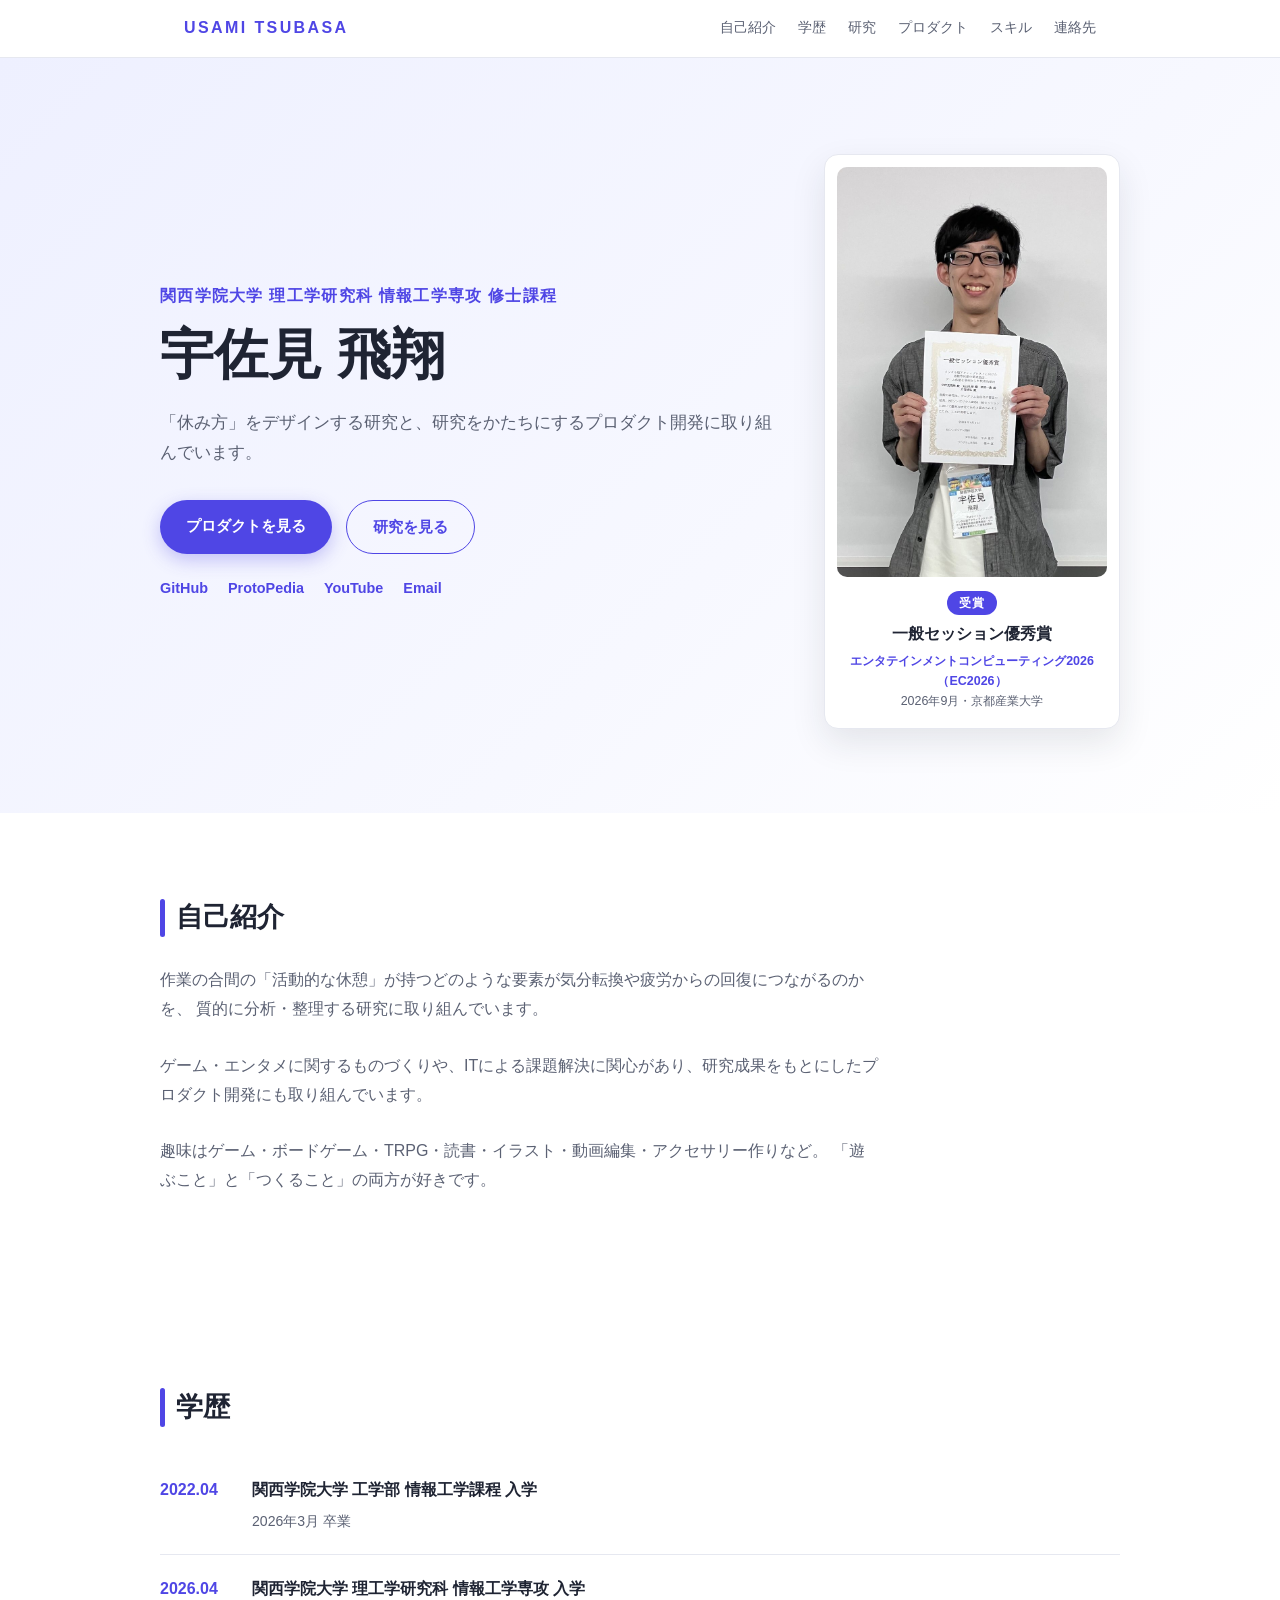
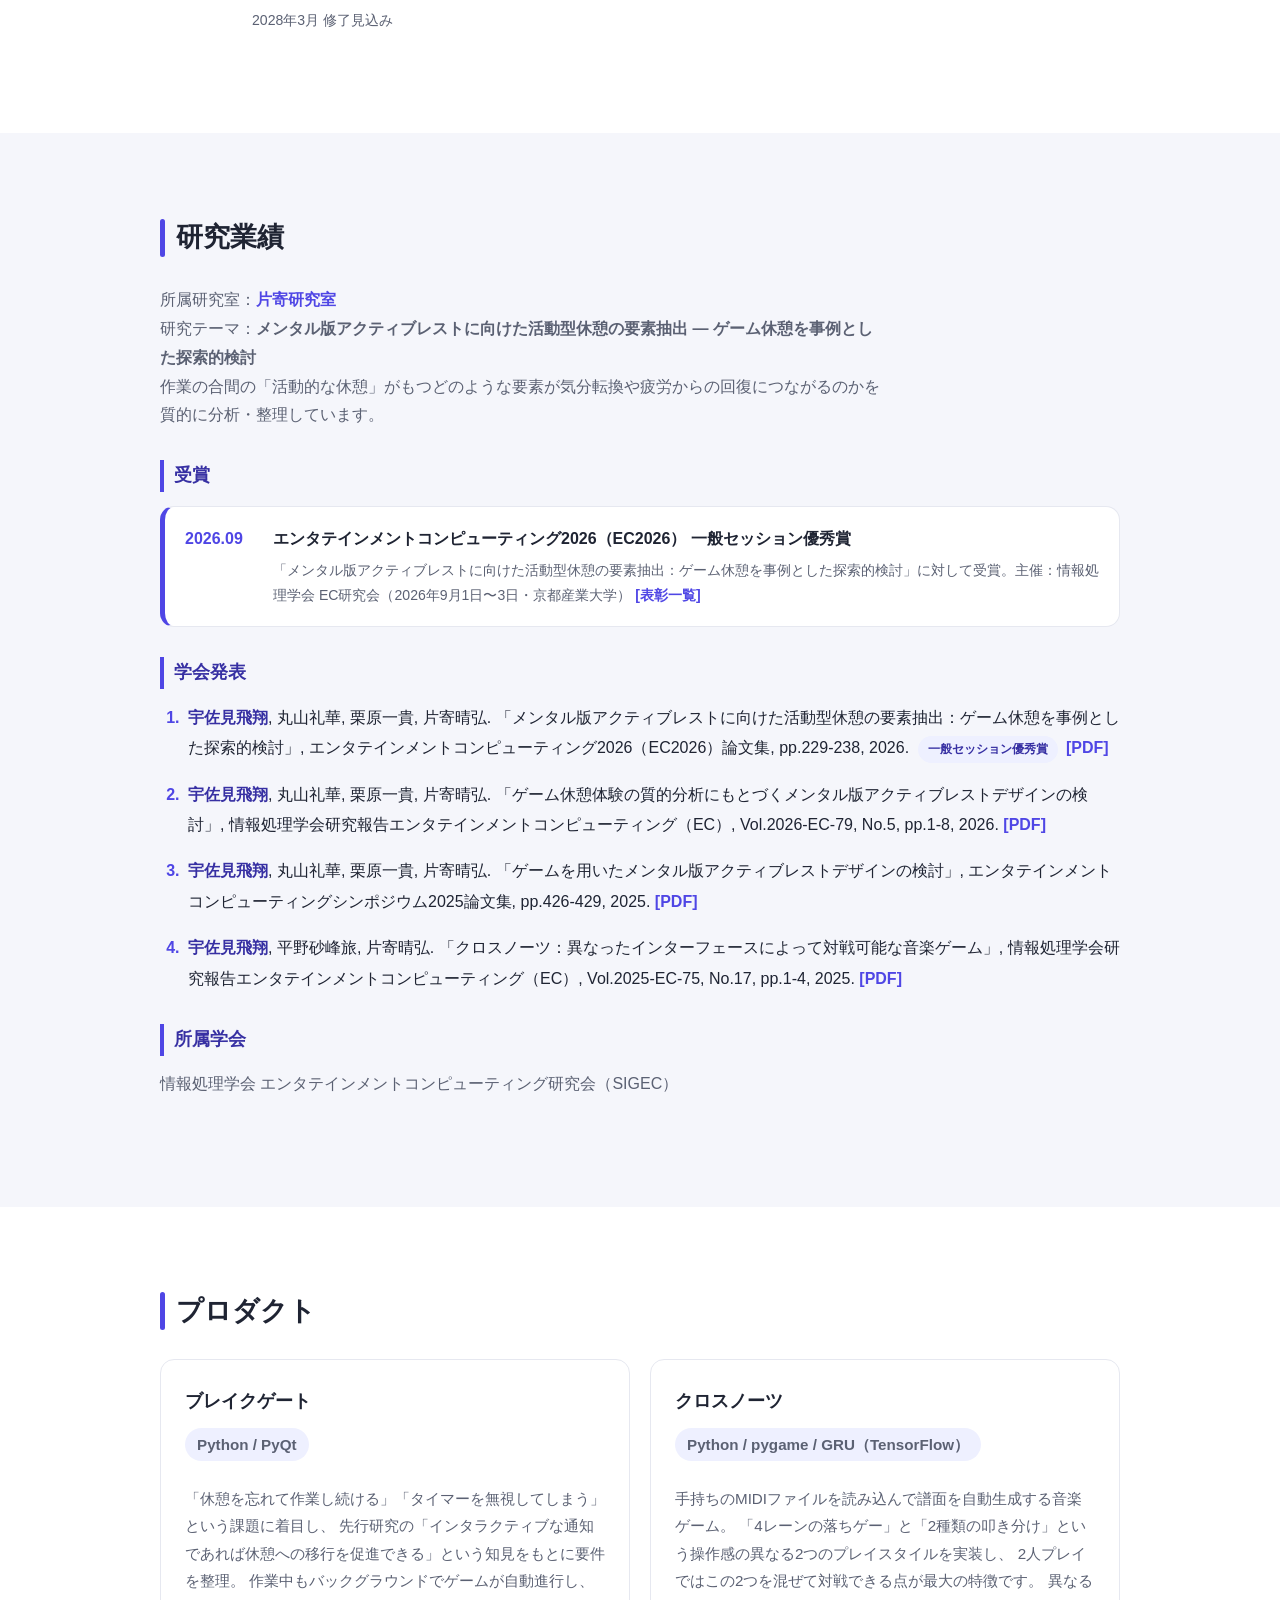
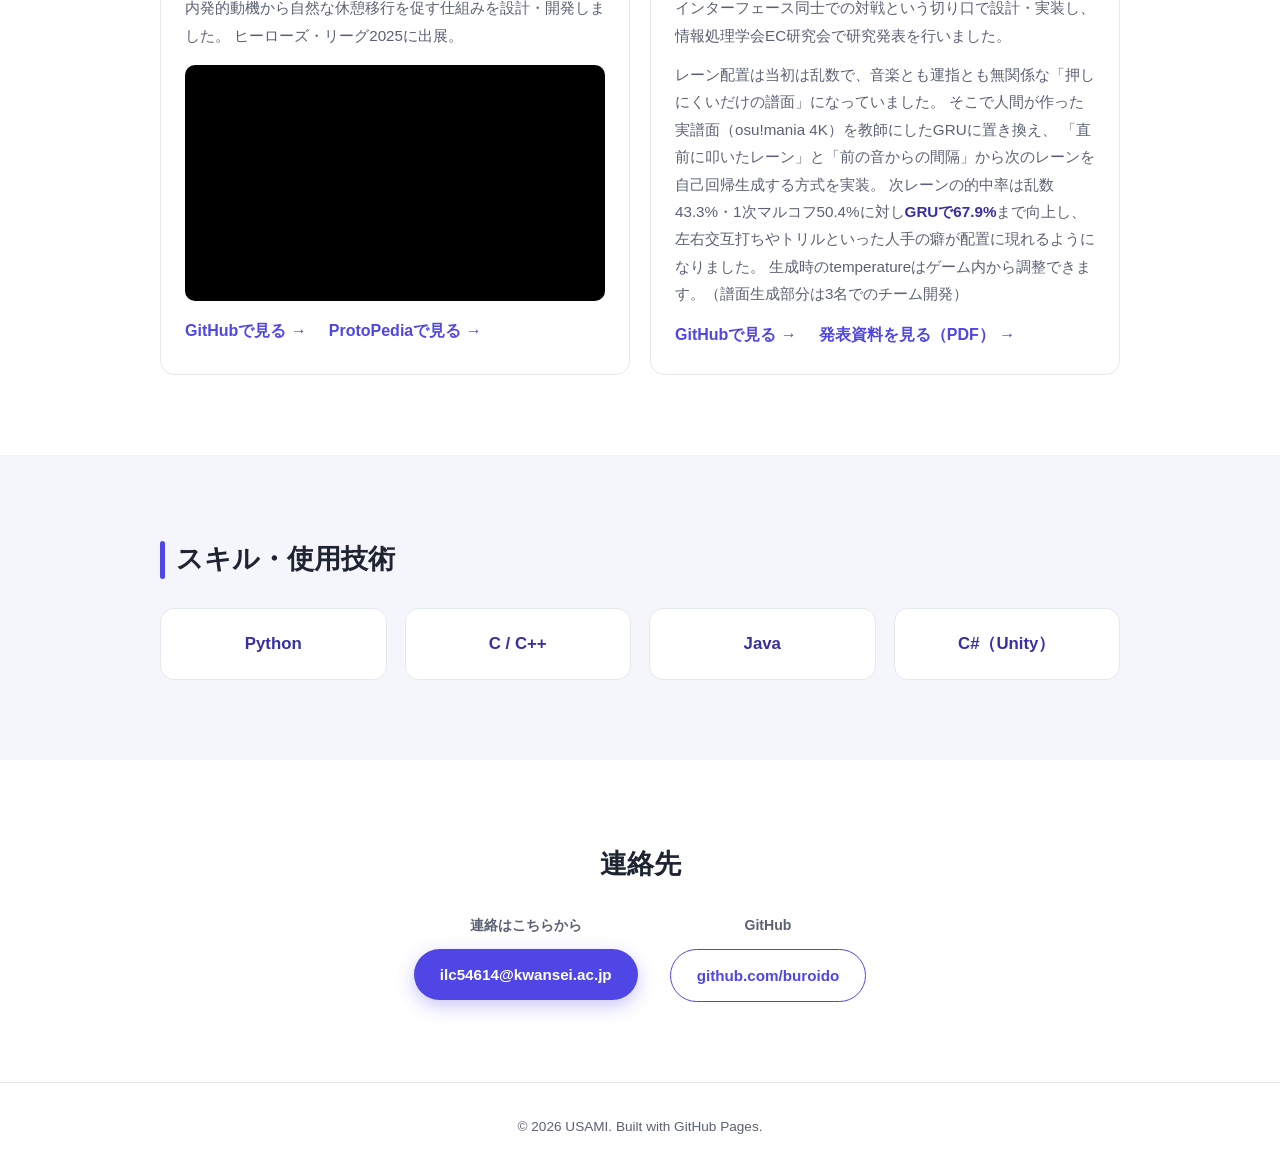
==== index.html @ f6c5a465 "プロダクト: クロスノーツの説明を拡充・両プロダクトにGitHubリンクを追加 - クロスノーツ: MIDI譜面自動生成/2スタイル対戦/GRUによるレーン配置生成   （的中率 乱数43.3%・マル" ====
<!doctype html>
<html lang="ja">
  <head>
    <meta charset="UTF-8" />
    <meta name="viewport" content="width=device-width, initial-scale=1.0" />
    <title>USAMI TSUBASA</title>
    <meta
      name="description"
      content="情報系大学院生のポートフォリオ。研究（活動的な休憩の効果要因分析）・プロダクト開発・スキルを紹介します。"
    />
    <link rel="stylesheet" href="style.css" />
  </head>
  <body>
    <!-- ===== ナビ ===== -->
    <header class="nav">
      <div class="nav__inner">
        <a href="#top" class="nav__logo">USAMI TSUBASA</a>
        <nav class="nav__links">
          <a href="#about">自己紹介</a>
          <a href="#education">学歴</a>
          <a href="#research">研究</a>
          <a href="#products">プロダクト</a>
          <a href="#skills">スキル</a>
          <a href="#contact">連絡先</a>
        </nav>
      </div>
    </header>

    <!-- ===== ヒーロー ===== -->
    <section id="top" class="hero">
      <div class="hero__inner">
        <div class="hero__main">
          <p class="hero__eyebrow">
            関西学院大学 理工学研究科 情報工学専攻 修士課程
          </p>
          <h1 class="hero__title">宇佐見 飛翔</h1>
          <p class="hero__lead">
            「休み方」をデザインする研究と、研究をかたちにするプロダクト開発に取り組んでいます。<br />
          </p>
          <div class="hero__cta">
            <a class="btn btn--primary" href="#products">プロダクトを見る</a>
            <a class="btn btn--ghost" href="#research">研究を見る</a>
          </div>
          <div class="hero__links">
            <a href="https://github.com/buroido" target="_blank" rel="noopener"
              >GitHub</a
            >
            <a
              href="https://protopedia.net/prototype/7729"
              target="_blank"
              rel="noopener"
              >ProtoPedia</a
            >
            <a
              href="https://www.youtube.com/@%E5%AE%87%E4%BD%90%E8%A6%8B%E3%81%A4%E3%81%B0%E3%81%95"
              target="_blank"
              rel="noopener"
              >YouTube</a
            >
            <a href="mailto:ilc54614@kwansei.ac.jp">Email</a>
          </div>
  </div>

        <figure class="hero__award">
          <img
            src="award-ec2026.jpg"
            alt="EC2026 一般セッション優秀賞の賞状を持つ宇佐見飛翔"
            width="800"
            height="1215"
          />
          <figcaption class="hero__award-caption">
            <span class="hero__award-badge">受賞</span>
            <span class="hero__award-name">一般セッション優秀賞</span>
            <span class="hero__award-venue">
              <a
                href="https://ec2026.entcomp.org/award/"
                target="_blank"
                rel="noopener"
                >エンタテインメントコンピューティング2026（EC2026）</a
              ><br />2026年9月・京都産業大学
            </span>
          </figcaption>
        </figure>
      </div>
    </section>

    <main>
      <!-- ===== About ===== -->
      <section id="about" class="section">
        <div class="container">
          <h2 class="section__title">自己紹介</h2>
          <p class="section__text">
            作業の合間の「活動的な休憩」が持つどのような要素が気分転換や疲労からの回復につながるのかを、
            質的に分析・整理する研究に取り組んでいます。
          </p>
          <p class="section__text">
            ゲーム・エンタメに関するものづくりや、ITによる課題解決に関心があり、研究成果をもとにしたプロダクト開発にも取り組んでいます。
          </p>
          <p class="section__text">
            趣味はゲーム・ボードゲーム・TRPG・読書・イラスト・動画編集・アクセサリー作りなど。
            「遊ぶこと」と「つくること」の両方が好きです。
          </p>
        </div>
      </section>

      <!-- ===== 学歴 ===== -->
      <section id="education" class="section">
        <div class="container">
          <h2 class="section__title">学歴</h2>
          <ul class="pub">
            <li class="pub__item">
              <span class="pub__year">2022.04</span>
              <div>
                <p class="pub__link">関西学院大学 工学部 情報工学課程 入学</p>
                <p class="pub__venue">2026年3月 卒業</p>
              </div>
            </li>
            <li class="pub__item">
              <span class="pub__year">2026.04</span>
              <div>
                <p class="pub__link">
                  関西学院大学 理工学研究科 情報工学専攻 入学
                </p>
                <p class="pub__venue">2028年3月 修了見込み</p>
              </div>
            </li>
          </ul>
        </div>
      </section>

      <!-- ===== 研究 ===== -->
      <section id="research" class="section section--alt">
        <div class="container">
          <h2 class="section__title">研究業績</h2>
          <p class="section__text">
            所属研究室：<a
              href="https://ist.ksc.kwansei.ac.jp/~katayose/"
              target="_blank"
              rel="noopener"
              >片寄研究室</a
            ><br />
            研究テーマ：<strong
              >メンタル版アクティブレストに向けた活動型休憩の要素抽出 ―
              ゲーム休憩を事例とした探索的検討</strong
            ><br />
            作業の合間の「活動的な休憩」がもつどのような要素が気分転換や疲労からの回復につながるのかを質的に分析・整理しています。
          </p>

          <h3 class="sub__title">受賞</h3>
          <ul class="honor">
            <li class="honor__item">
              <span class="honor__year">2026.09</span>
              <div>
                <p class="honor__name">
                  エンタテインメントコンピューティング2026（EC2026）
                  一般セッション優秀賞
                </p>
                <p class="honor__detail">
                  「メンタル版アクティブレストに向けた活動型休憩の要素抽出：ゲーム休憩を事例とした探索的検討」に対して受賞。主催：情報処理学会
                  EC研究会（2026年9月1日〜3日・京都産業大学）
                  <a
                    href="https://ec2026.entcomp.org/award/"
                    target="_blank"
                    rel="noopener"
                    >[表彰一覧]</a
                  >
                </p>
              </div>
            </li>
          </ul>

          <h3 class="sub__title">学会発表</h3>
          <ol class="cite">
            <li class="cite__item">
              <span class="cite__authors"
                ><strong>宇佐見飛翔</strong>, 丸山礼華, 栗原一貴, 片寄晴弘</span
              >.
              「メンタル版アクティブレストに向けた活動型休憩の要素抽出：ゲーム休憩を事例とした探索的検討」,
              エンタテインメントコンピューティング2026（EC2026）論文集, pp.229-238,
              2026.
              <span class="cite__award">一般セッション優秀賞</span>
              <a
                class="cite__pdf"
                href="papers/ec2026-sympo.pdf"
                target="_blank"
                rel="noopener"
                >[PDF]</a
              >
            </li>
            <li class="cite__item">
              <span class="cite__authors"
                ><strong>宇佐見飛翔</strong>, 丸山礼華, 栗原一貴, 片寄晴弘</span
              >.
              「ゲーム休憩体験の質的分析にもとづくメンタル版アクティブレストデザインの検討」,
              情報処理学会研究報告エンタテインメントコンピューティング（EC）,
              Vol.2026-EC-79, No.5, pp.1-8, 2026.
              <a
                class="cite__pdf"
                href="papers/ec2026-79.pdf"
                target="_blank"
                rel="noopener"
                >[PDF]</a
              >
            </li>
            <li class="cite__item">
              <span class="cite__authors"
                ><strong>宇佐見飛翔</strong>, 丸山礼華, 栗原一貴, 片寄晴弘</span
              >. 「ゲームを用いたメンタル版アクティブレストデザインの検討」,
              エンタテインメントコンピューティングシンポジウム2025論文集,
              pp.426-429, 2025.
              <a
                class="cite__pdf"
                href="papers/ec2025-sympo.pdf"
                target="_blank"
                rel="noopener"
                >[PDF]</a
              >
            </li>
            <li class="cite__item">
              <span class="cite__authors"
                ><strong>宇佐見飛翔</strong>, 平野砂峰旅, 片寄晴弘</span
              >.
              「クロスノーツ：異なったインターフェースによって対戦可能な音楽ゲーム」,
              情報処理学会研究報告エンタテインメントコンピューティング（EC）,
              Vol.2025-EC-75, No.17, pp.1-4, 2025.
              <a
                class="cite__pdf"
                href="papers/ec2025-75.pdf"
                target="_blank"
                rel="noopener"
                >[PDF]</a
              >
            </li>
          </ol>

          <h3 class="sub__title">所属学会</h3>
          <p class="section__text">
            情報処理学会 エンタテインメントコンピューティング研究会（SIGEC）
          </p>
        </div>
      </section>

      <!-- ===== プロダクト ===== -->
      <section id="products" class="section">
        <div class="container">
          <h2 class="section__title">プロダクト</h2>
          <div class="cards">
            <div class="card card--product">
              <h3 class="card__title">ブレイクゲート</h3>
              <p class="card__tag">Python / PyQt</p>
              <p>
                「休憩を忘れて作業し続ける」「タイマーを無視してしまう」という課題に着目し、
                先行研究の「インタラクティブな通知であれば休憩への移行を促進できる」という知見をもとに要件を整理。
                作業中もバックグラウンドでゲームが自動進行し、内発的動機から自然な休憩移行を促す仕組みを設計・開発しました。
                ヒーローズ・リーグ2025に出展。
              </p>
              <div class="video">
                <iframe
                  src="https://www.youtube.com/embed/J63iC3cDdlc"
                  title="ブレイクゲート デモ動画"
                  loading="lazy"
                  allow="accelerometer; autoplay; clipboard-write; encrypted-media; gyroscope; picture-in-picture"
                  allowfullscreen
                ></iframe>
              </div>
              <div class="card__links">
                <a
                  class="card__link"
                  href="https://github.com/buroido/breakgate"
                  target="_blank"
                  rel="noopener"
                >
                  GitHubで見る →
                </a>
                <a
                  class="card__link"
                  href="https://protopedia.net/prototype/7729"
                  target="_blank"
                  rel="noopener"
                >
                  ProtoPediaで見る →
                </a>
              </div>
            </div>
            <div class="card card--product">
              <h3 class="card__title">クロスノーツ</h3>
              <p class="card__tag">Python / pygame / GRU（TensorFlow）</p>
              <p>
                手持ちのMIDIファイルを読み込んで譜面を自動生成する音楽ゲーム。
                「4レーンの落ちゲー」と「2種類の叩き分け」という操作感の異なる2つのプレイスタイルを実装し、
                2人プレイではこの2つを混ぜて対戦できる点が最大の特徴です。
                異なるインターフェース同士での対戦という切り口で設計・実装し、情報処理学会EC研究会で研究発表を行いました。
              </p>
              <p>
                レーン配置は当初は乱数で、音楽とも運指とも無関係な「押しにくいだけの譜面」になっていました。
                そこで人間が作った実譜面（osu!mania 4K）を教師にしたGRUに置き換え、
                「直前に叩いたレーン」と「前の音からの間隔」から次のレーンを自己回帰生成する方式を実装。
                次レーンの的中率は乱数43.3%・1次マルコフ50.4%に対し<strong>GRUで67.9%</strong>まで向上し、
                左右交互打ちやトリルといった人手の癖が配置に現れるようになりました。
                生成時のtemperatureはゲーム内から調整できます。（譜面生成部分は3名でのチーム開発）
              </p>
              <div class="card__links">
                <a
                  class="card__link"
                  href="https://github.com/buroido/cross-notes"
                  target="_blank"
                  rel="noopener"
                >
                  GitHubで見る →
                </a>
                <a
                  class="card__link"
                  href="papers/ec2025-75.pdf"
                  target="_blank"
                  rel="noopener"
                >
                  発表資料を見る（PDF） →
                </a>
              </div>
            </div>
          </div>
        </div>
      </section>

      <!-- ===== スキル ===== -->
      <section id="skills" class="section section--alt">
        <div class="container">
          <h2 class="section__title">スキル・使用技術</h2>
          <div class="skills">
            <div class="skill">
              <h3>Python</h3>
            </div>
            <div class="skill">
              <h3>C / C++</h3>
            </div>
            <div class="skill">
              <h3>Java</h3>
            </div>
            <div class="skill">
              <h3>C#（Unity）</h3>
            </div>
          </div>
        </div>
      </section>

      <!-- ===== 連絡先 ===== -->
      <section id="contact" class="section">
        <div class="container container--center">
          <h2 class="section__title">連絡先</h2>
          <div class="contact">
            <div class="contact__item">
              <span class="contact__label">連絡はこちらから</span>
              <a class="btn btn--primary" href="mailto:ilc54614@kwansei.ac.jp"
                >ilc54614@kwansei.ac.jp</a
              >
            </div>
            <div class="contact__item">
              <span class="contact__label">GitHub</span>
              <a
                class="btn btn--ghost"
                href="https://github.com/buroido"
                target="_blank"
                rel="noopener"
                >github.com/buroido</a
              >
            </div>
          </div>
        </div>
      </section>
    </main>

    <footer class="footer">
      <p>&copy; 2026 USAMI. Built with GitHub Pages.</p>
    </footer>
  </body>
</html>
---- style.css ----
/* ===== ベース ===== */
:root {
  --accent: #4f46e5;
  --accent-dark: #3730a3;
  --ink: #1f2433;
  --ink-soft: #5b6173;
  --bg: #ffffff;
  --bg-alt: #f5f6fb;
  --border: #e6e8f0;
  --radius: 14px;
  --max: 960px;
}

* { box-sizing: border-box; margin: 0; padding: 0; }

html { scroll-behavior: smooth; }

body {
  font-family: -apple-system, BlinkMacSystemFont, "Segoe UI", "Hiragino Sans",
    "Hiragino Kaku Gothic ProN", "Noto Sans JP", "游ゴシック", Meiryo, sans-serif;
  color: var(--ink);
  background: var(--bg);
  line-height: 1.8;
  -webkit-font-smoothing: antialiased;
}

a { color: inherit; text-decoration: none; }

/* ===== ナビ ===== */
.nav {
  position: sticky;
  top: 0;
  z-index: 50;
  background: rgba(255, 255, 255, 0.85);
  backdrop-filter: blur(10px);
  border-bottom: 1px solid var(--border);
}
.nav__inner {
  max-width: var(--max);
  margin: 0 auto;
  padding: 14px 24px;
  display: flex;
  align-items: center;
  justify-content: space-between;
}
.nav__logo {
  font-weight: 800;
  letter-spacing: 0.15em;
  color: var(--accent);
}
.nav__links { display: flex; gap: 22px; flex-wrap: wrap; }
.nav__links a {
  font-size: 0.9rem;
  color: var(--ink-soft);
  transition: color 0.2s;
}
.nav__links a:hover { color: var(--accent); }

/* ===== ヒーロー ===== */
.hero {
  background: linear-gradient(135deg, #eef0ff 0%, #f7f8ff 60%, #ffffff 100%);
  padding: 96px 24px 84px;
}
.hero__inner {
  max-width: var(--max);
  margin: 0 auto;
  display: grid;
  grid-template-columns: minmax(0, 1fr) 296px;
  gap: 48px;
  align-items: center;
}
@media (max-width: 880px) {
  .hero__inner { grid-template-columns: 1fr; gap: 36px; }
}
.hero__eyebrow {
  color: var(--accent);
  font-weight: 700;
  letter-spacing: 0.08em;
  margin-bottom: 12px;
}
.hero__title {
  font-size: clamp(2.2rem, 6vw, 3.4rem);
  line-height: 1.2;
  margin-bottom: 20px;
}
.hero__lead { color: var(--ink-soft); font-size: 1.05rem; max-width: 640px; }
.hero__cta { display: flex; gap: 14px; margin-top: 32px; flex-wrap: wrap; }

/* ===== ボタン ===== */
.btn {
  display: inline-block;
  padding: 12px 26px;
  border-radius: 999px;
  font-weight: 700;
  font-size: 0.95rem;
  transition: transform 0.15s, box-shadow 0.2s, background 0.2s;
}
.btn--primary {
  background: var(--accent);
  color: #fff;
  box-shadow: 0 6px 18px rgba(79, 70, 229, 0.3);
}
.btn--primary:hover { background: var(--accent-dark); transform: translateY(-2px); }
.btn--ghost { border: 1.5px solid var(--accent); color: var(--accent); }
.btn--ghost:hover { background: var(--accent); color: #fff; transform: translateY(-2px); }

/* ===== セクション ===== */
.section { padding: 80px 24px; }
.section--alt { background: var(--bg-alt); }
.container { max-width: var(--max); margin: 0 auto; }
.container--center { text-align: center; }
.section__title {
  font-size: 1.7rem;
  margin-bottom: 24px;
  position: relative;
  padding-left: 16px;
}
.section__title::before {
  content: "";
  position: absolute;
  left: 0; top: 50%;
  transform: translateY(-50%);
  width: 5px; height: 1.4em;
  background: var(--accent);
  border-radius: 4px;
}
.container--center .section__title { padding-left: 0; }
.container--center .section__title::before { display: none; }
.section__text { color: var(--ink-soft); margin-bottom: 28px; max-width: 720px; }
.section__text a { color: var(--accent); font-weight: 700; }
.section__text a:hover { text-decoration: underline; }
.container--center .section__text { margin-left: auto; margin-right: auto; }

/* ===== カード ===== */
.cards {
  display: grid;
  grid-template-columns: repeat(auto-fit, minmax(240px, 1fr));
  gap: 20px;
}
.card {
  background: #fff;
  border: 1px solid var(--border);
  border-radius: var(--radius);
  padding: 24px;
  transition: transform 0.15s, box-shadow 0.2s;
}
.card:hover { transform: translateY(-4px); box-shadow: 0 12px 28px rgba(31, 36, 51, 0.08); }
.card__title { font-size: 1.15rem; margin-bottom: 10px; }
.card__tag {
  display: inline-block;
  font-size: 0.78rem;
  font-weight: 700;
  color: var(--accent);
  background: #eef0ff;
  padding: 3px 12px;
  border-radius: 999px;
  margin-bottom: 12px;
}
.card--product p { color: var(--ink-soft); font-size: 0.95rem; }
.video {
  position: relative;
  width: 100%;
  aspect-ratio: 16 / 9;
  margin: 16px 0;
  border-radius: 10px;
  overflow: hidden;
  background: #000;
}
.video iframe {
  position: absolute;
  inset: 0;
  width: 100%;
  height: 100%;
  border: 0;
}
.card__link {
  display: inline-block;
  margin-top: 14px;
  font-weight: 700;
  color: var(--accent);
}
.card__link:hover { color: var(--accent-dark); }
.card__links {
  display: flex;
  flex-wrap: wrap;
  gap: 6px 22px;
  margin-top: 14px;
}
.card__links .card__link { margin-top: 0; }
.card--product p + p { margin-top: 12px; }
.card--product strong { color: var(--accent-dark); }

/* ===== 発表リスト ===== */
.pub { list-style: none; }
.pub__item {
  display: flex;
  gap: 20px;
  padding: 20px 0;
  border-bottom: 1px solid var(--border);
}
.pub__item:last-child { border-bottom: none; }
.pub__year {
  flex: 0 0 72px;
  font-weight: 800;
  color: var(--accent);
}
.pub__link { font-weight: 700; }
.pub__link:hover { color: var(--accent); text-decoration: underline; }
.pub__venue { color: var(--ink-soft); font-size: 0.88rem; margin-top: 4px; }

/* ===== サブ見出し ===== */
.sub__title {
  font-size: 1.1rem;
  margin: 30px 0 14px;
  color: var(--accent-dark);
  border-left: 4px solid var(--accent);
  padding-left: 10px;
}

/* ===== 業績（学術形式） ===== */
.cite {
  list-style: decimal;
  padding-left: 1.5em;
}
.cite__item {
  margin-bottom: 16px;
  line-height: 1.9;
  color: var(--ink);
  padding-left: 4px;
}
.cite__item::marker {
  color: var(--accent);
  font-weight: 700;
}
.cite__authors { font-weight: 400; }
.cite__authors strong { color: var(--accent-dark); }
.cite__pdf {
  color: var(--accent);
  font-weight: 700;
  white-space: nowrap;
}
.cite__pdf:hover { text-decoration: underline; }

/* ===== ヒーローのリンク集 ===== */
.hero__links {
  display: flex;
  gap: 20px;
  margin-top: 22px;
  flex-wrap: wrap;
}
.hero__links a {
  color: var(--accent);
  font-weight: 700;
  font-size: 0.9rem;
}
.hero__links a:hover { text-decoration: underline; }

/* ===== スキル ===== */
.skills {
  display: grid;
  grid-template-columns: repeat(4, 1fr);
  gap: 18px;
}
@media (max-width: 760px) {
  .skills { grid-template-columns: repeat(2, 1fr); }
}
@media (max-width: 460px) {
  .skills { grid-template-columns: 1fr; }
}
.skill {
  background: #fff;
  border: 1px solid var(--border);
  border-radius: var(--radius);
  padding: 20px 22px;
  text-align: center;
}
.skill h3 { font-size: 1.05rem; color: var(--accent-dark); }

/* ===== 連絡先 ===== */
.contact {
  display: flex;
  justify-content: center;
  gap: 32px;
  flex-wrap: wrap;
  margin-top: 24px;
}
.contact__item {
  display: flex;
  flex-direction: column;
  align-items: center;
  gap: 10px;
}
.contact__label {
  font-size: 0.88rem;
  font-weight: 700;
  color: var(--ink-soft);
}

/* ===== フッター ===== */
.footer {
  text-align: center;
  padding: 32px 24px;
  color: var(--ink-soft);
  font-size: 0.85rem;
  border-top: 1px solid var(--border);
}

/* ===== ヒーローの受賞カード ===== */
.hero__award {
  background: #fff;
  border: 1px solid var(--border);
  border-radius: var(--radius);
  padding: 12px 12px 16px;
  box-shadow: 0 14px 34px rgba(31, 36, 51, 0.1);
  width: 100%;
  max-width: 296px;
}
@media (max-width: 880px) {
  .hero__award { margin: 0 auto; }
}
.hero__award img {
  display: block;
  width: 100%;
  height: auto;
  border-radius: 10px;
}
.hero__award-caption {
  display: flex;
  flex-direction: column;
  align-items: center;
  gap: 6px;
  margin-top: 14px;
  text-align: center;
  line-height: 1.6;
}
.hero__award-badge {
  font-size: 0.72rem;
  font-weight: 800;
  letter-spacing: 0.12em;
  color: #fff;
  background: var(--accent);
  padding: 3px 12px;
  border-radius: 999px;
}
.hero__award-name { font-weight: 800; font-size: 0.98rem; }
.hero__award-venue { font-size: 0.78rem; color: var(--ink-soft); }
.hero__award-venue a { color: var(--accent); font-weight: 700; }
.hero__award-venue a:hover { text-decoration: underline; }

/* ===== 受賞リスト ===== */
.honor { list-style: none; margin-bottom: 8px; }
.honor__item {
  display: flex;
  gap: 20px;
  padding: 18px 20px;
  background: #fff;
  border: 1px solid var(--border);
  border-left: 5px solid var(--accent);
  border-radius: var(--radius);
}
.honor__year { flex: 0 0 68px; font-weight: 800; color: var(--accent); }
.honor__name { font-weight: 700; }
.honor__detail { color: var(--ink-soft); font-size: 0.88rem; margin-top: 4px; }
.honor__detail a { color: var(--accent); font-weight: 700; white-space: nowrap; }
.honor__detail a:hover { text-decoration: underline; }
@media (max-width: 600px) {
  .honor__item { flex-direction: column; gap: 4px; }
}

/* 業績リスト内の受賞ラベル */
.cite__award {
  display: inline-block;
  font-size: 0.75rem;
  font-weight: 800;
  color: var(--accent-dark);
  background: #eef0ff;
  padding: 2px 10px;
  border-radius: 999px;
  margin: 0 4px;
  white-space: nowrap;
}

/* ===== レスポンシブ ===== */
@media (max-width: 600px) {
  .nav__inner { flex-direction: column; gap: 10px; }
  .pub__item { flex-direction: column; gap: 4px; }
  .hero { padding: 64px 20px 56px; }
  .section { padding: 56px 20px; }
}
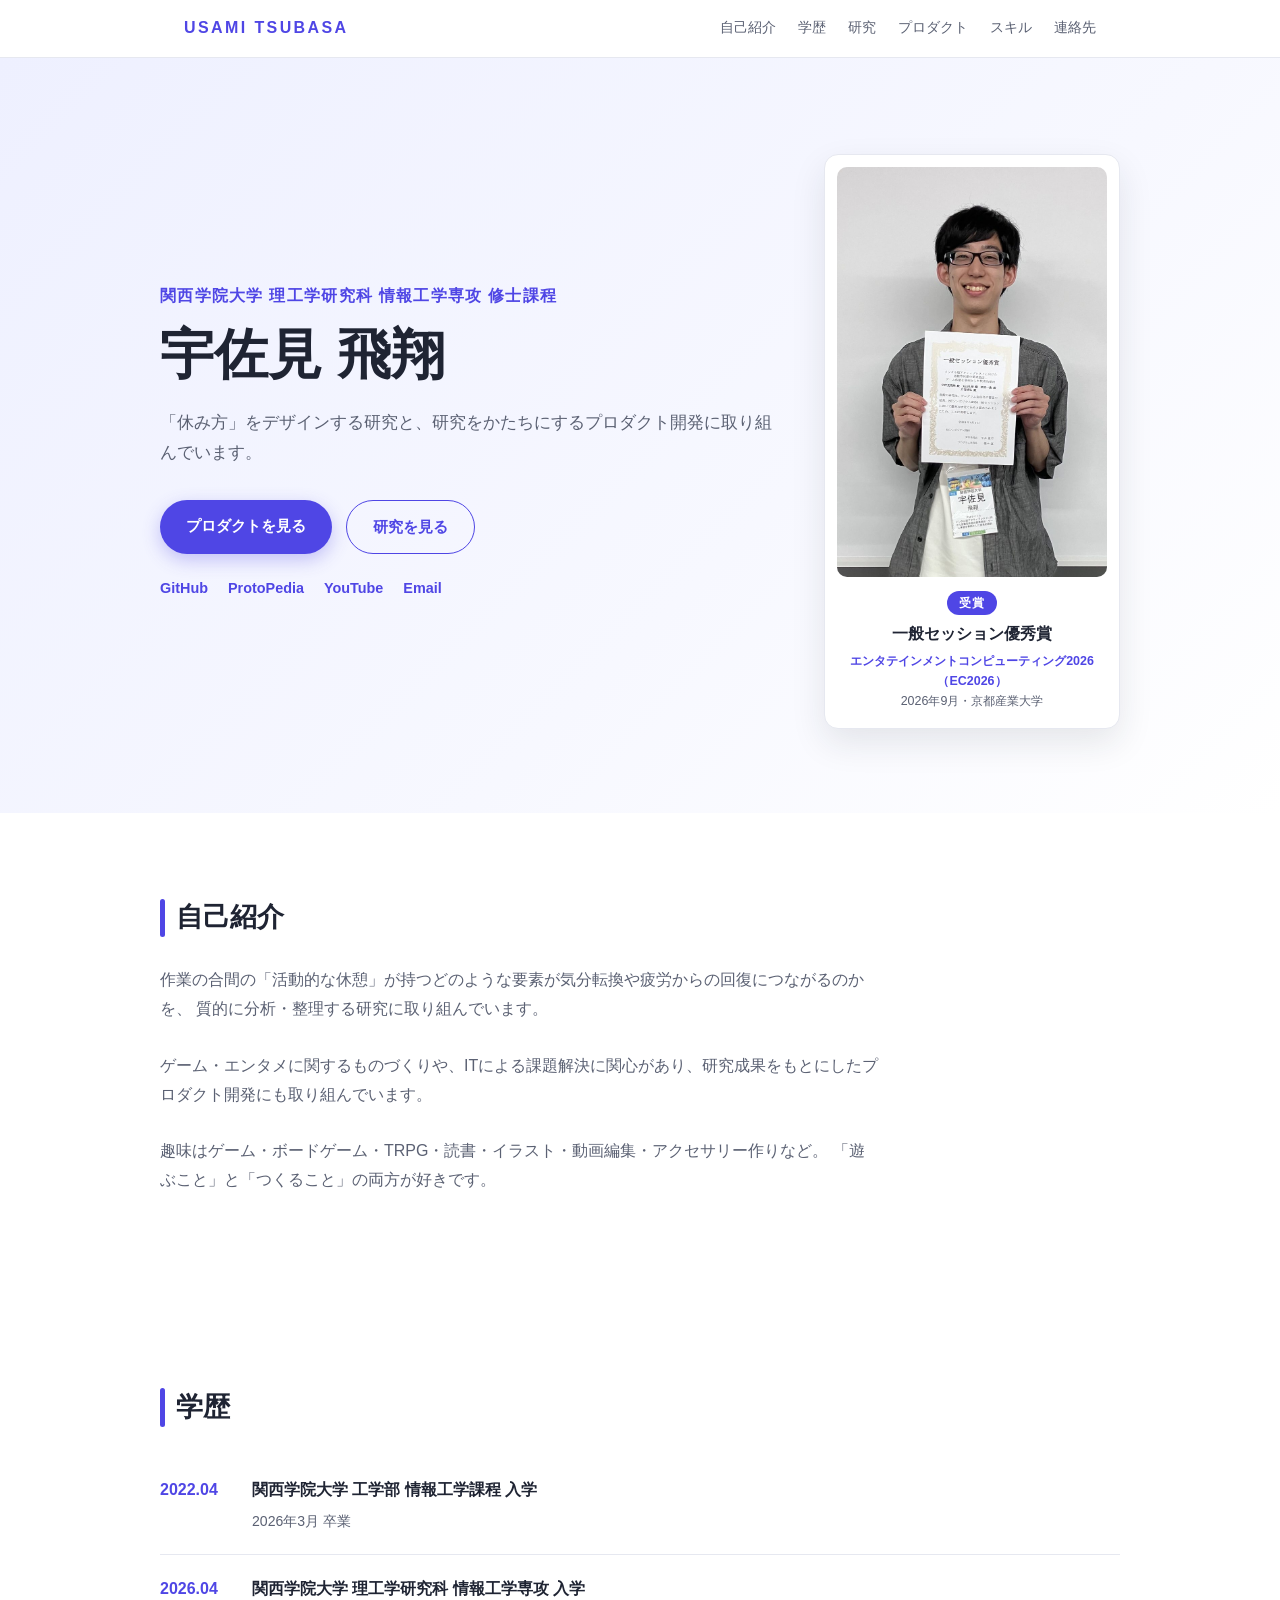
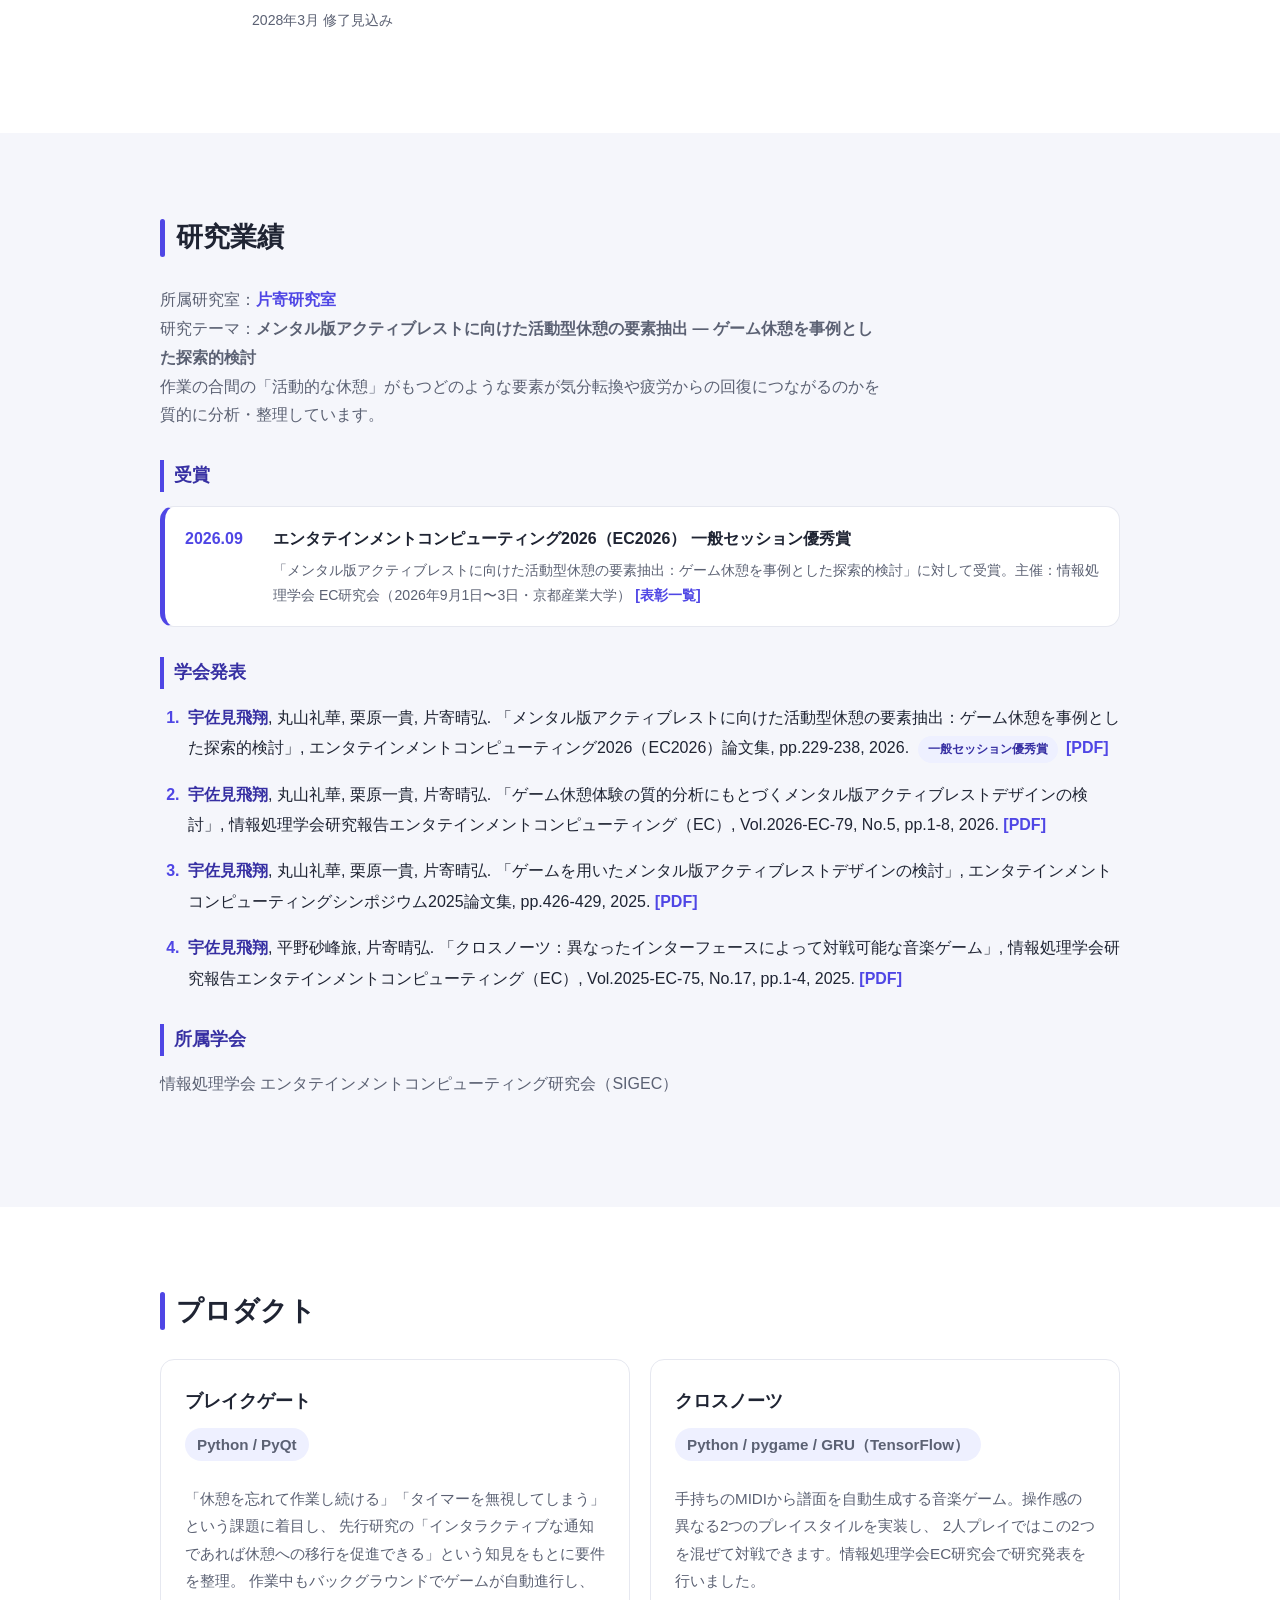
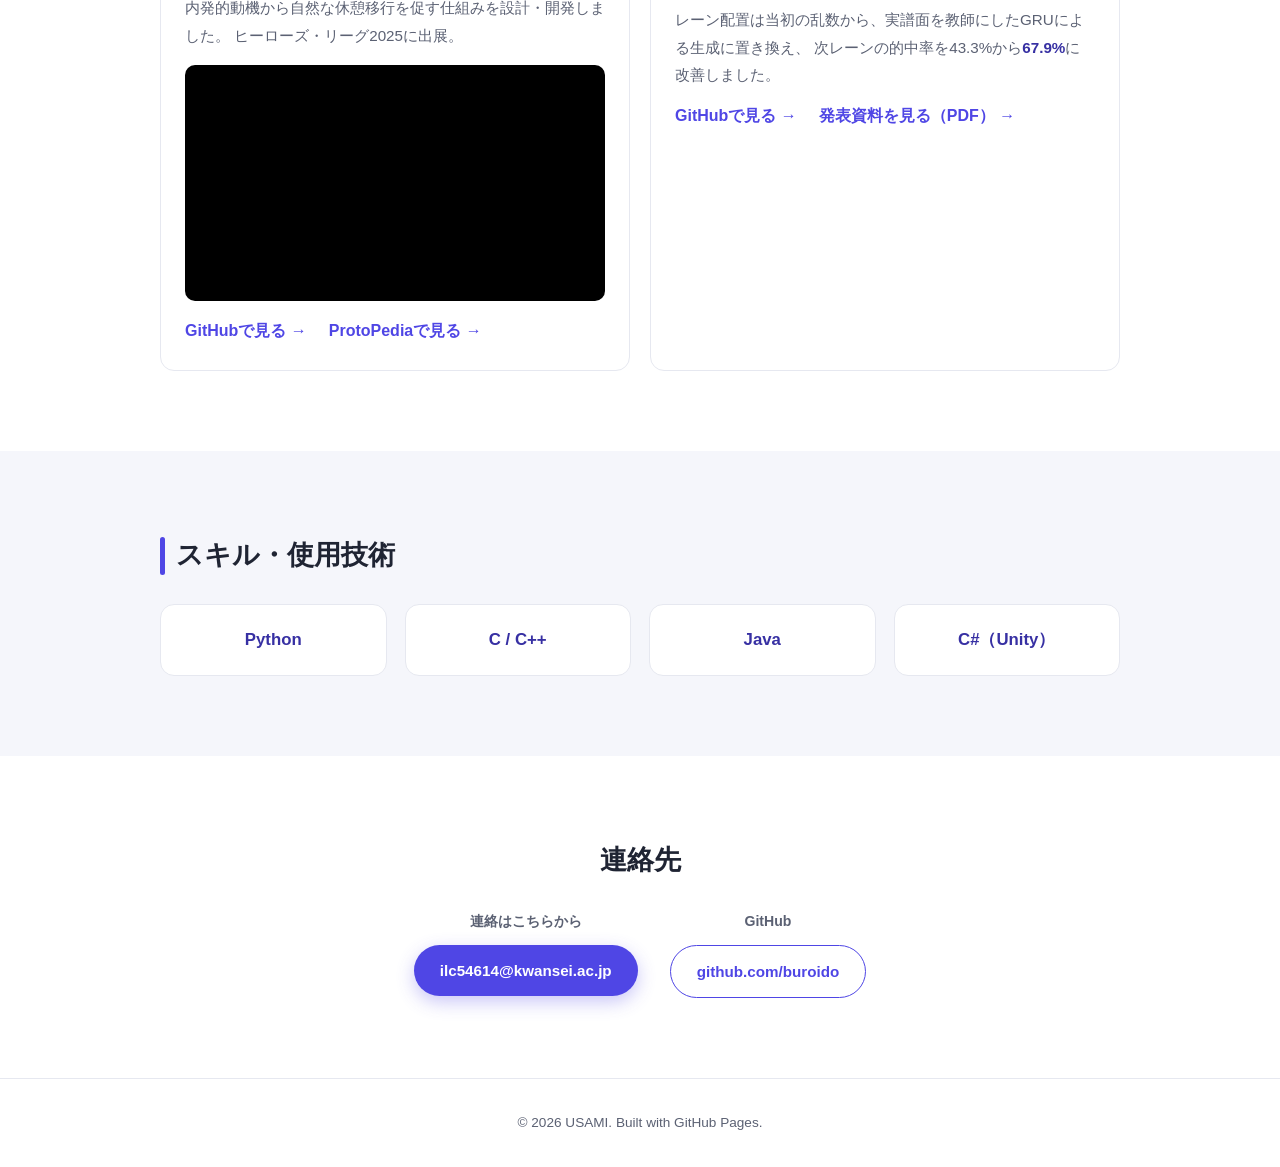
==== commit dcc01ae9: "クロスノーツの説明を簡略化・チーム開発の記載を削除 Co-Authored-By: Claude Opus 5 <noreply@anthropic.com>" ====
--- a/index.html
+++ b/index.html
@@ -286,18 +286,12 @@
               <h3 class="card__title">クロスノーツ</h3>
               <p class="card__tag">Python / pygame / GRU（TensorFlow）</p>
               <p>
-                手持ちのMIDIファイルを読み込んで譜面を自動生成する音楽ゲーム。
-                「4レーンの落ちゲー」と「2種類の叩き分け」という操作感の異なる2つのプレイスタイルを実装し、
-                2人プレイではこの2つを混ぜて対戦できる点が最大の特徴です。
-                異なるインターフェース同士での対戦という切り口で設計・実装し、情報処理学会EC研究会で研究発表を行いました。
+                手持ちのMIDIから譜面を自動生成する音楽ゲーム。操作感の異なる2つのプレイスタイルを実装し、
+                2人プレイではこの2つを混ぜて対戦できます。情報処理学会EC研究会で研究発表を行いました。
               </p>
               <p>
-                レーン配置は当初は乱数で、音楽とも運指とも無関係な「押しにくいだけの譜面」になっていました。
-                そこで人間が作った実譜面（osu!mania 4K）を教師にしたGRUに置き換え、
-                「直前に叩いたレーン」と「前の音からの間隔」から次のレーンを自己回帰生成する方式を実装。
-                次レーンの的中率は乱数43.3%・1次マルコフ50.4%に対し<strong>GRUで67.9%</strong>まで向上し、
-                左右交互打ちやトリルといった人手の癖が配置に現れるようになりました。
-                生成時のtemperatureはゲーム内から調整できます。（譜面生成部分は3名でのチーム開発）
+                レーン配置は当初の乱数から、実譜面を教師にしたGRUによる生成に置き換え、
+                次レーンの的中率を43.3%から<strong>67.9%</strong>に改善しました。
               </p>
               <div class="card__links">
                 <a
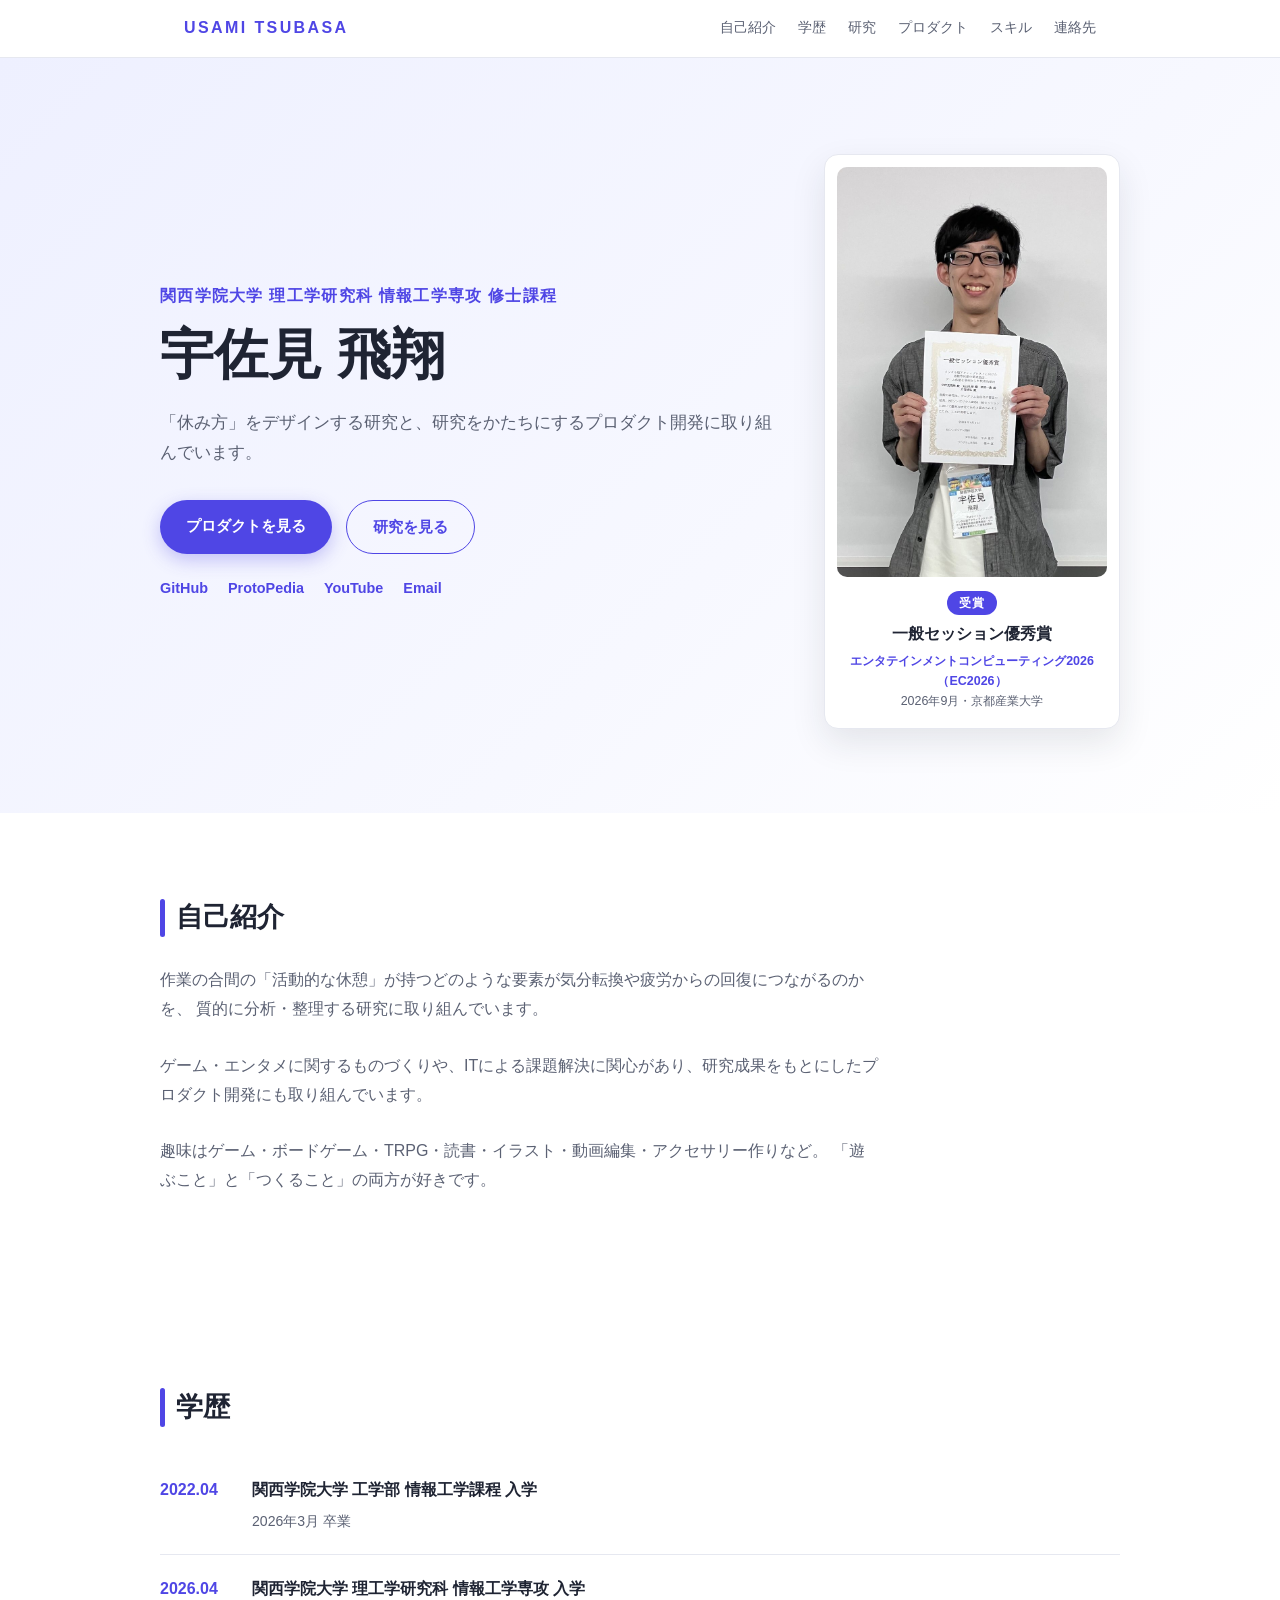
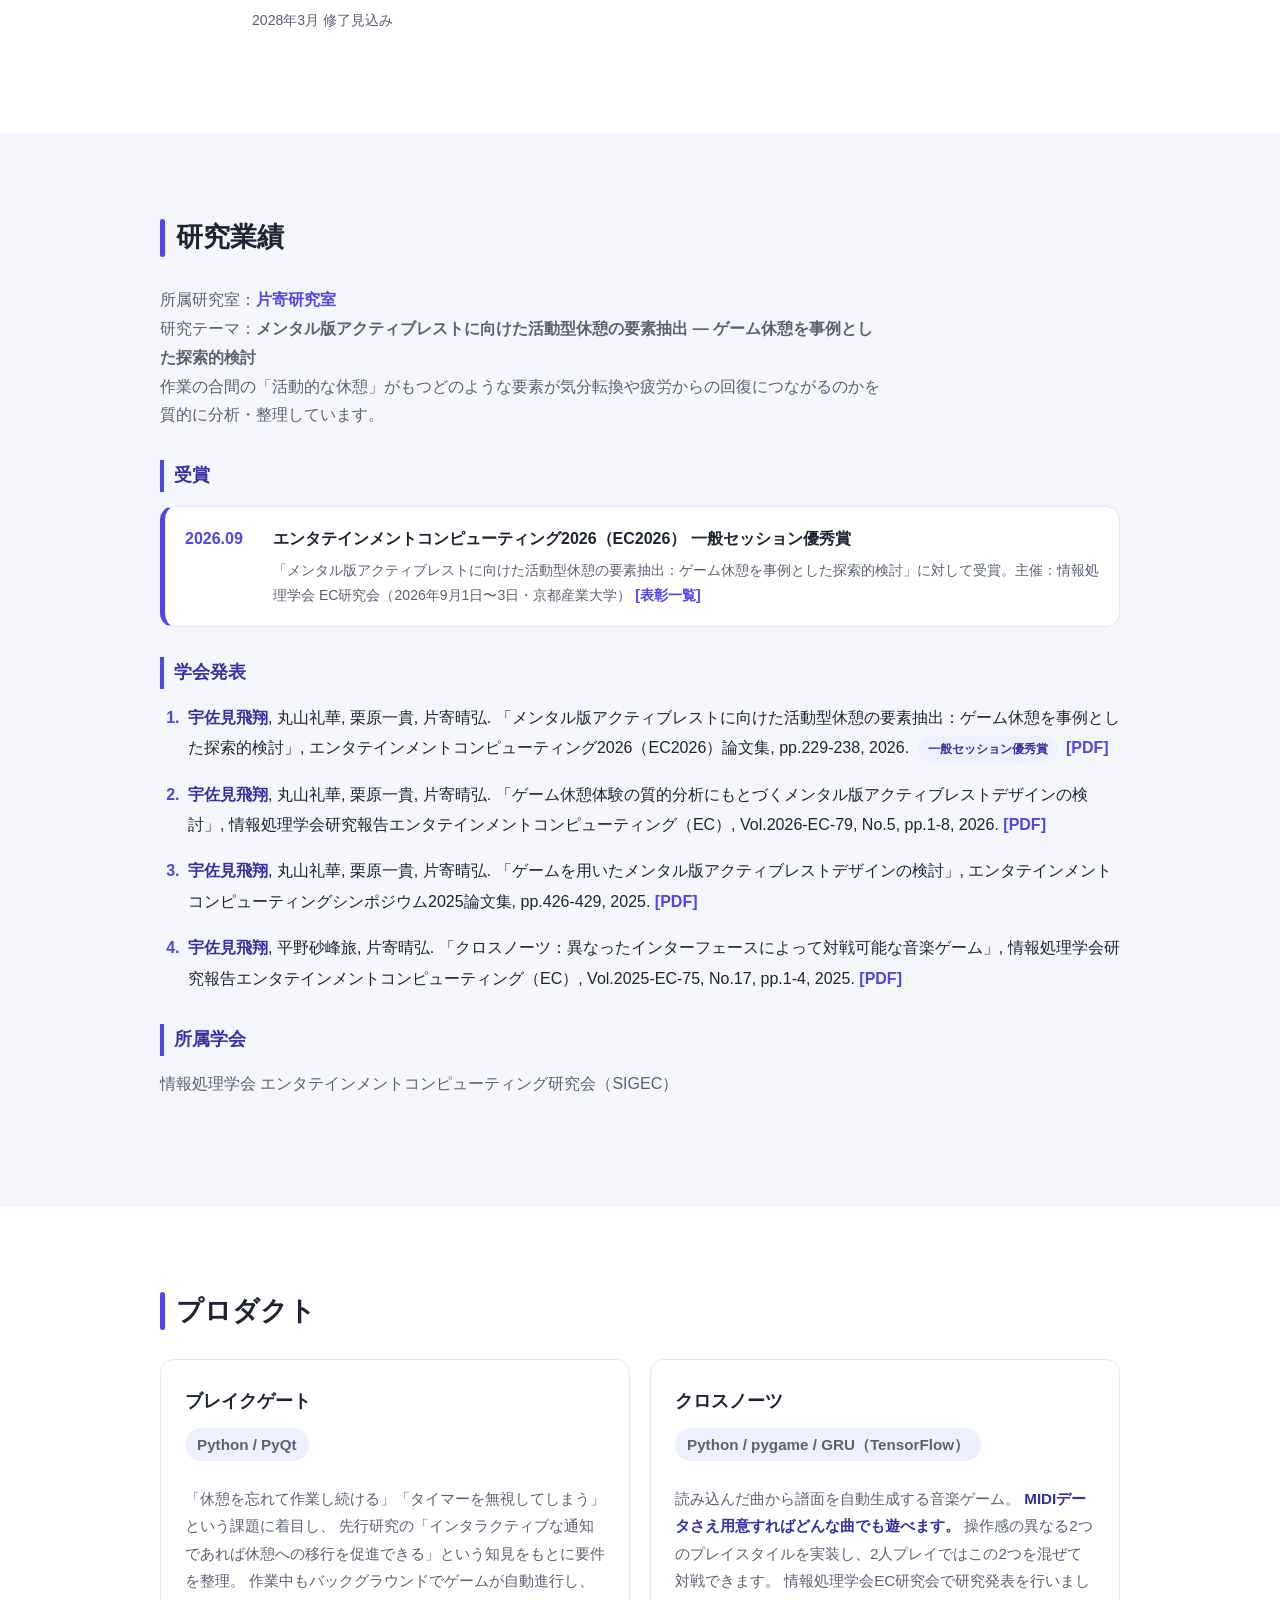
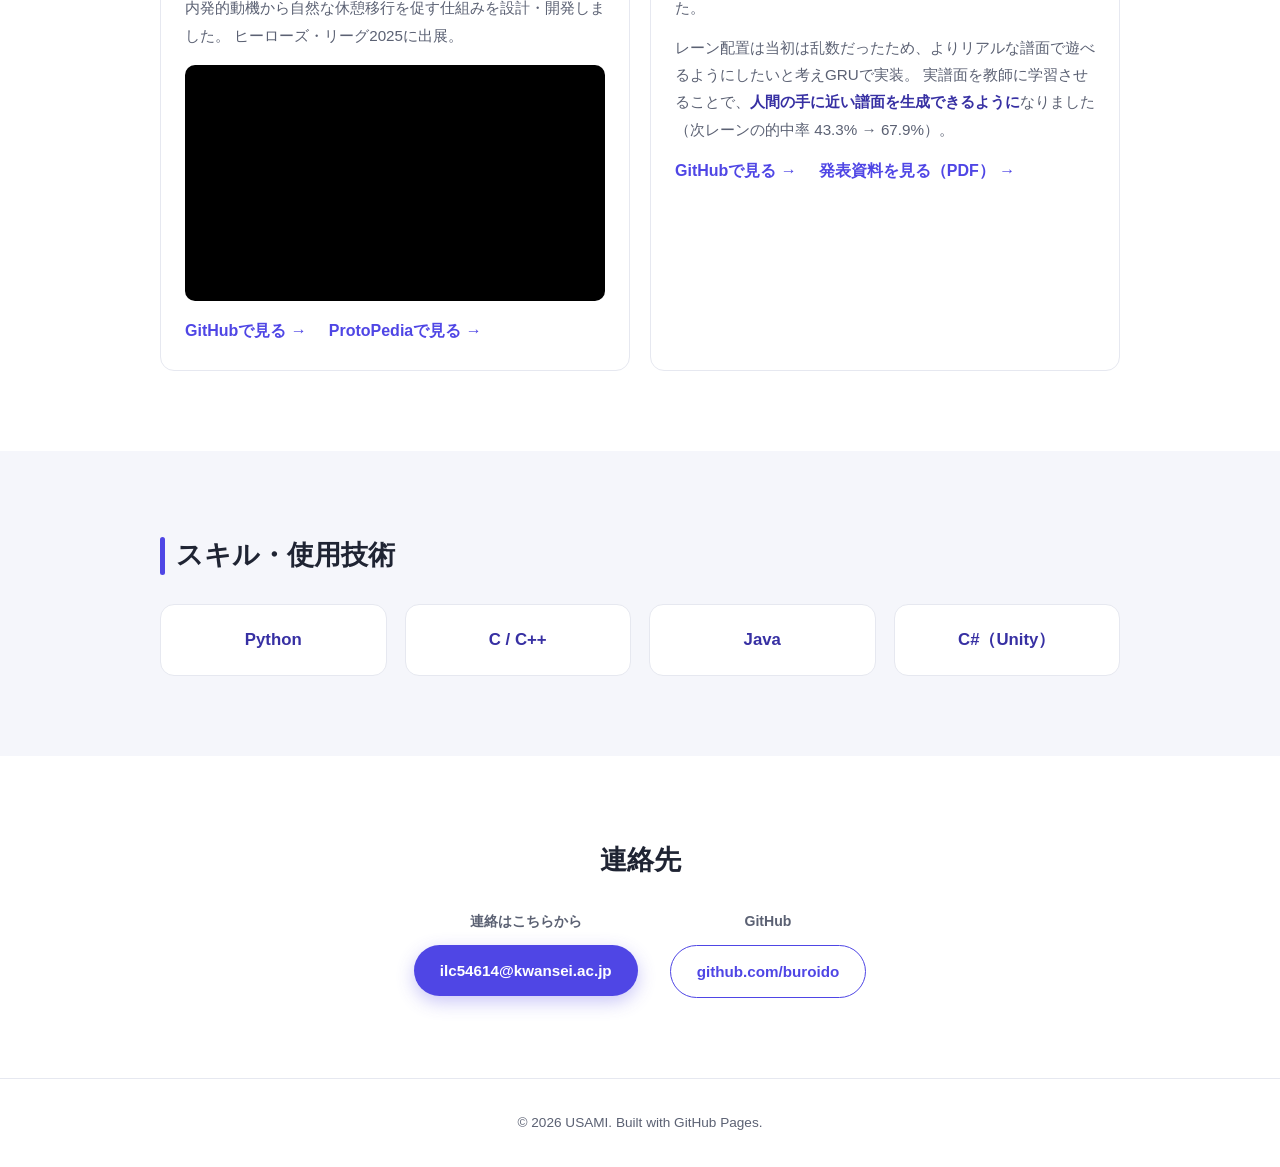
==== commit f503ed79: "クロスノーツ: MIDIで任意の曲が遊べる点と、乱数→GRUの流れを明示 Co-Authored-By: Claude Opus 5 <noreply@anthropic.com>" ====
--- a/index.html
+++ b/index.html
@@ -286,12 +286,15 @@
               <h3 class="card__title">クロスノーツ</h3>
               <p class="card__tag">Python / pygame / GRU（TensorFlow）</p>
               <p>
-                手持ちのMIDIから譜面を自動生成する音楽ゲーム。操作感の異なる2つのプレイスタイルを実装し、
-                2人プレイではこの2つを混ぜて対戦できます。情報処理学会EC研究会で研究発表を行いました。
+                読み込んだ曲から譜面を自動生成する音楽ゲーム。
+                <strong>MIDIデータさえ用意すればどんな曲でも遊べます。</strong>
+                操作感の異なる2つのプレイスタイルを実装し、2人プレイではこの2つを混ぜて対戦できます。
+                情報処理学会EC研究会で研究発表を行いました。
               </p>
               <p>
-                レーン配置は当初の乱数から、実譜面を教師にしたGRUによる生成に置き換え、
-                次レーンの的中率を43.3%から<strong>67.9%</strong>に改善しました。
+                レーン配置は当初は乱数だったため、よりリアルな譜面で遊べるようにしたいと考えGRUで実装。
+                実譜面を教師に学習させることで、<strong>人間の手に近い譜面を生成できるように</strong>なりました
+                （次レーンの的中率 43.3% → 67.9%）。
               </p>
               <div class="card__links">
                 <a
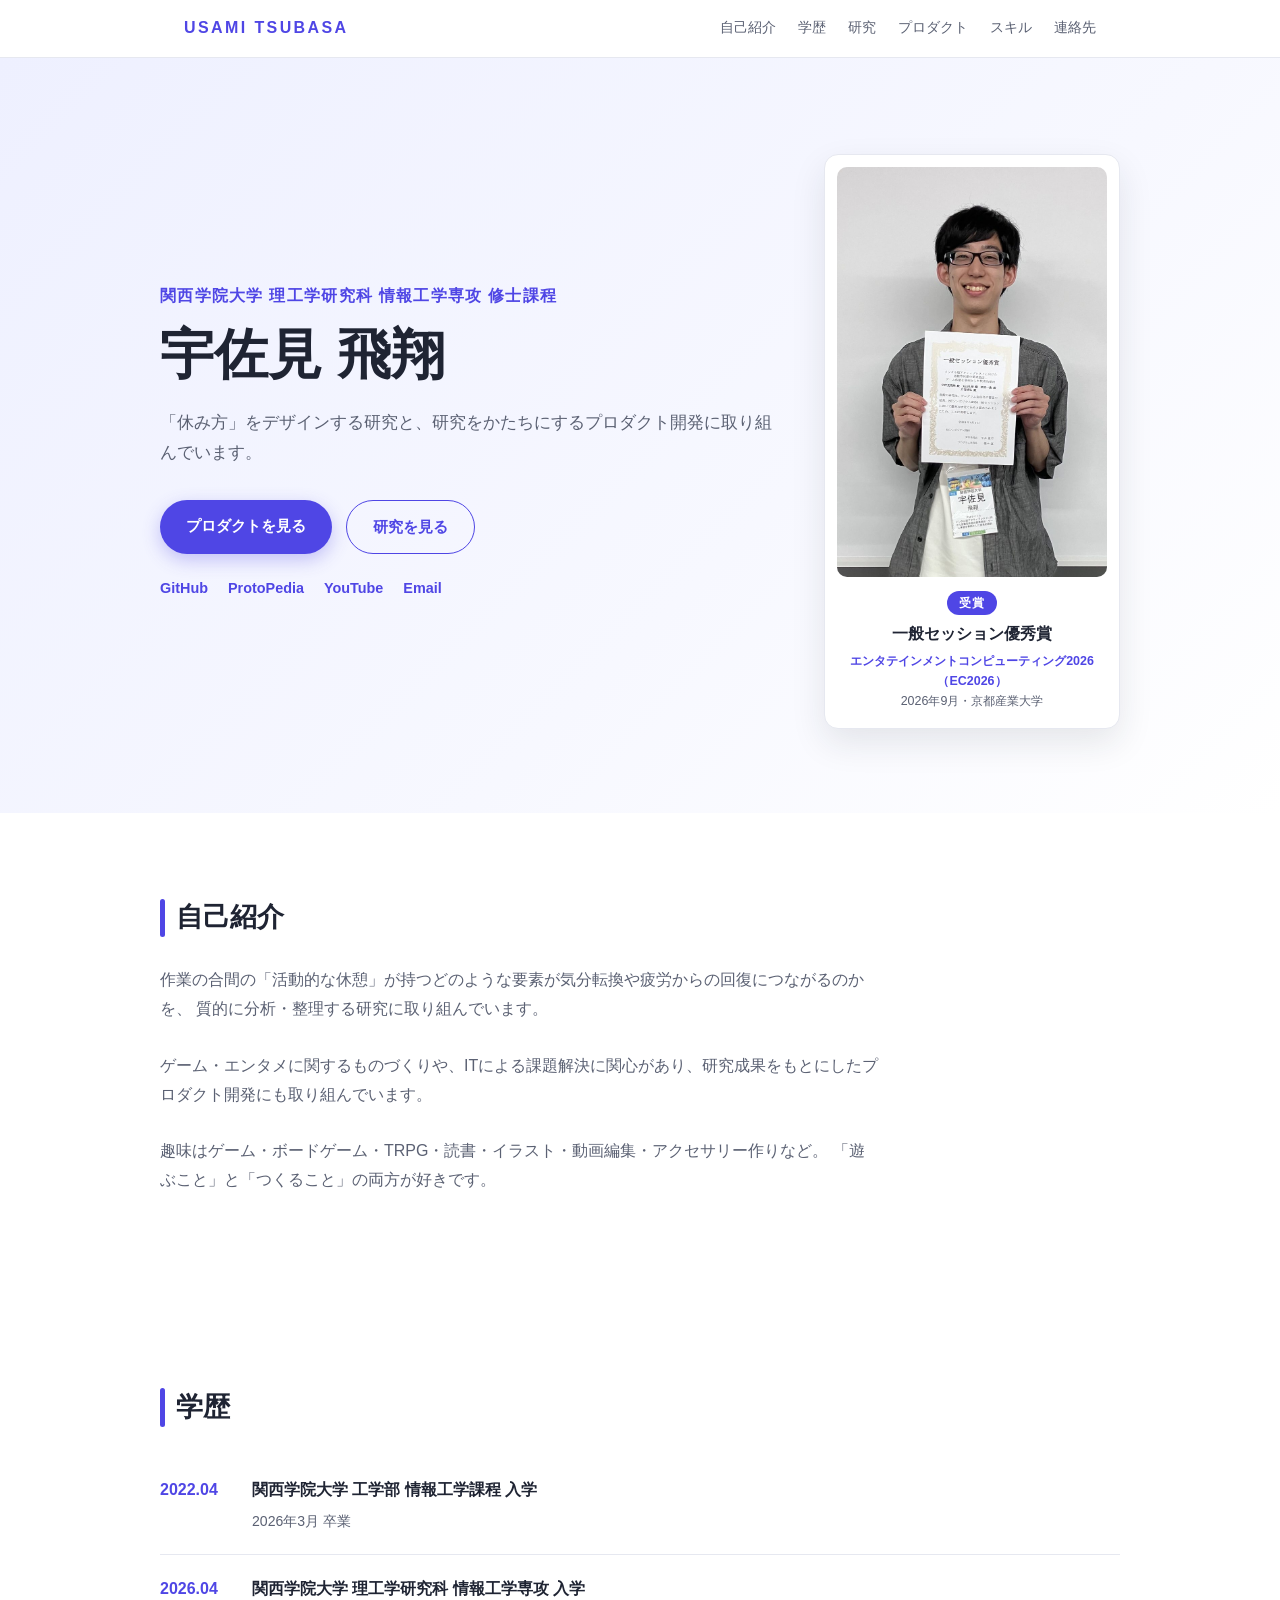
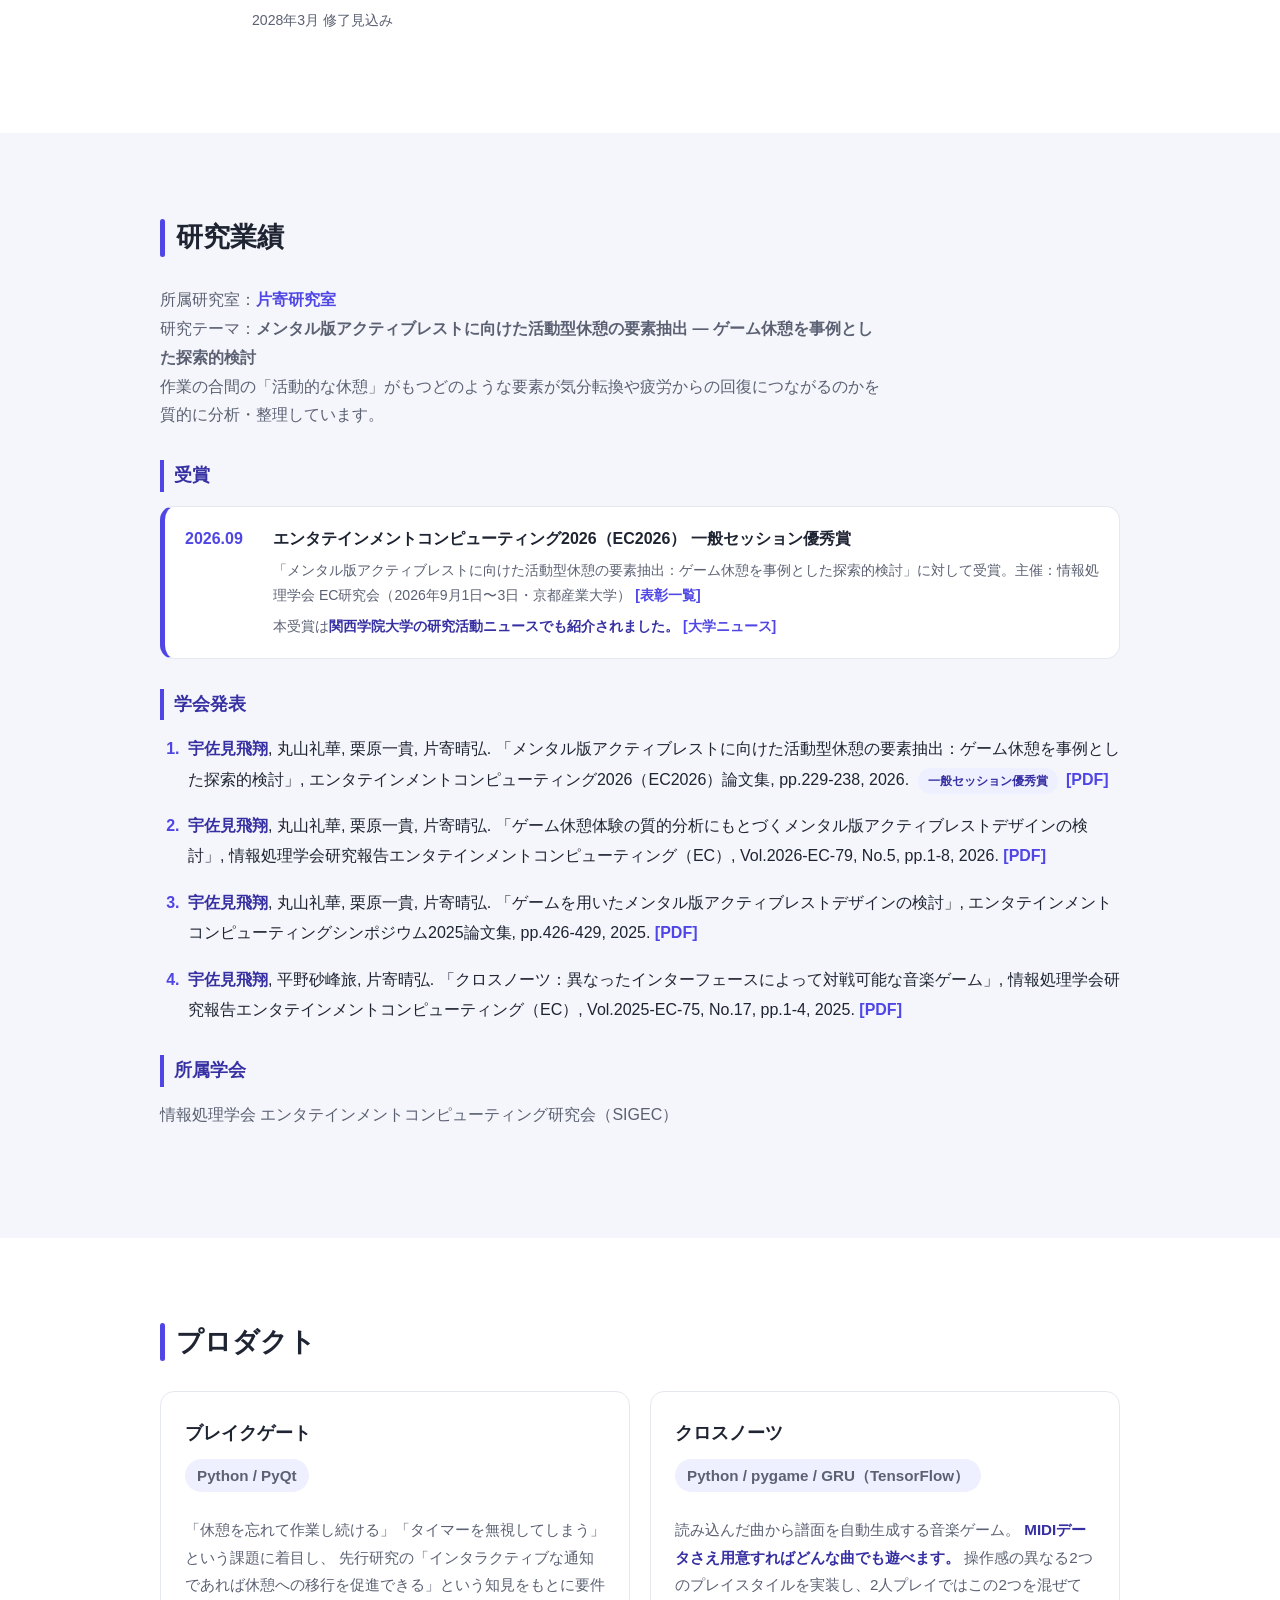
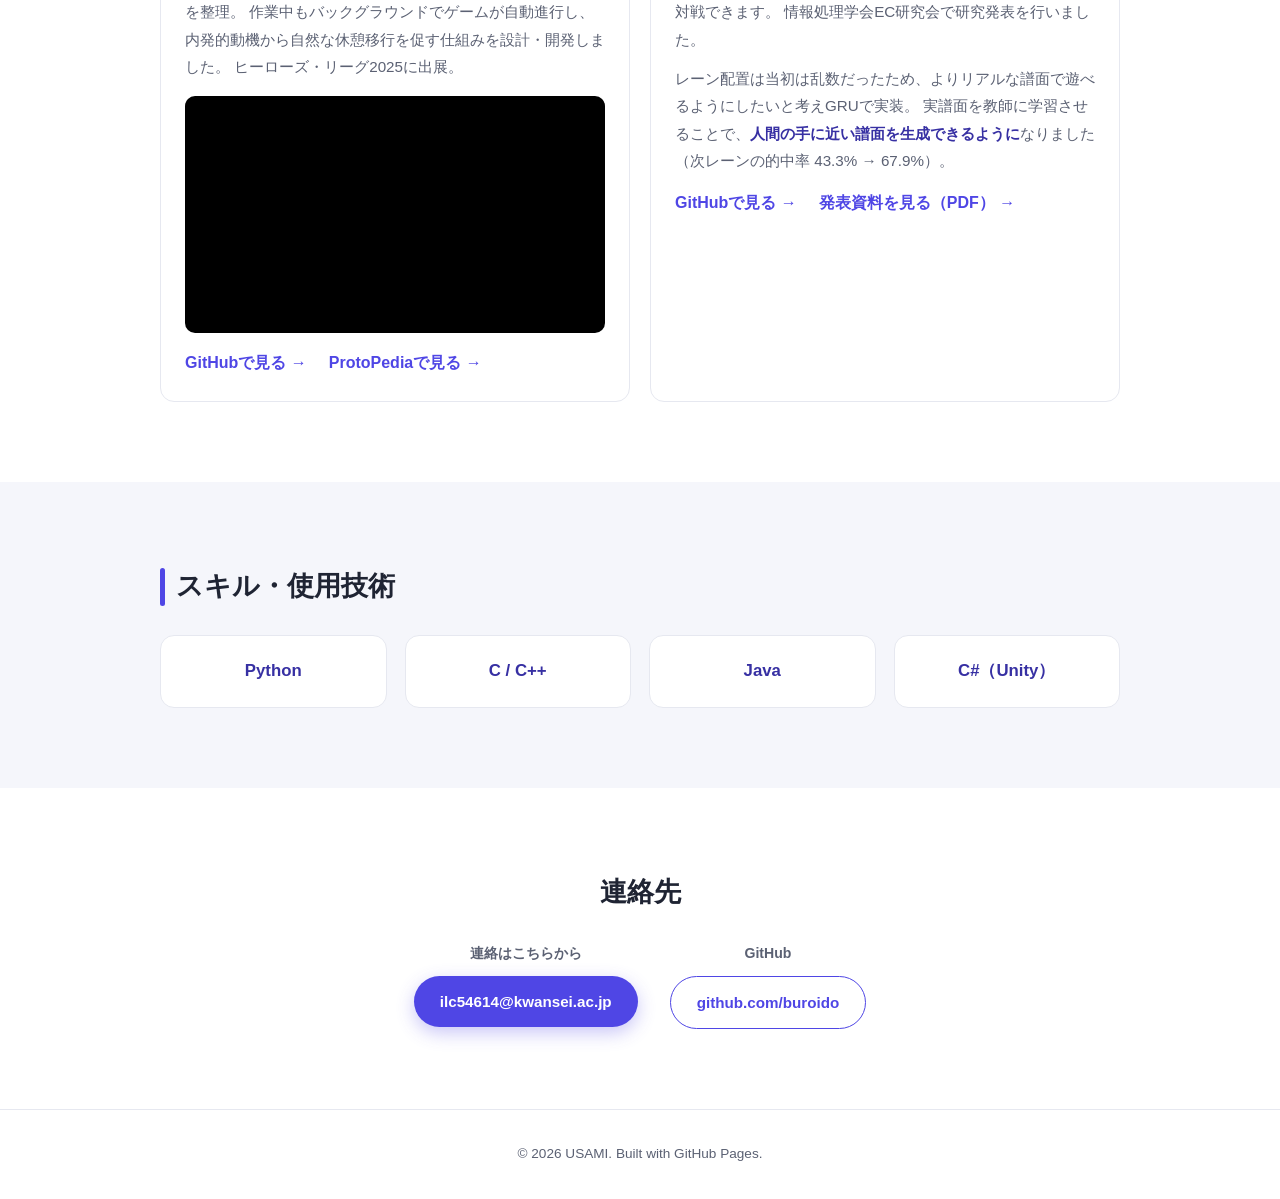
==== commit e0814b95: "受賞欄に大学の研究活動ニュース掲載へのリンクを追加 出典: https://www.kwansei.ac.jp/research-activity/news/03182.html (2026.09.0" ====
--- a/index.html
+++ b/index.html
@@ -163,6 +163,15 @@
                     target="_blank"
                     rel="noopener"
                     >[表彰一覧]</a
+                  >
+                </p>
+                <p class="honor__detail">
+                  本受賞は<strong>関西学院大学の研究活動ニュースでも紹介されました。</strong>
+                  <a
+                    href="https://www.kwansei.ac.jp/research-activity/news/03182.html"
+                    target="_blank"
+                    rel="noopener"
+                    >[大学ニュース]</a
                   >
                 </p>
               </div>
--- a/style.css
+++ b/style.css
@@ -387,3 +387,6 @@
   .hero { padding: 64px 20px 56px; }
   .section { padding: 56px 20px; }
 }
+
+.honor__detail + .honor__detail { margin-top: 6px; }
+.honor__detail strong { color: var(--accent-dark); }
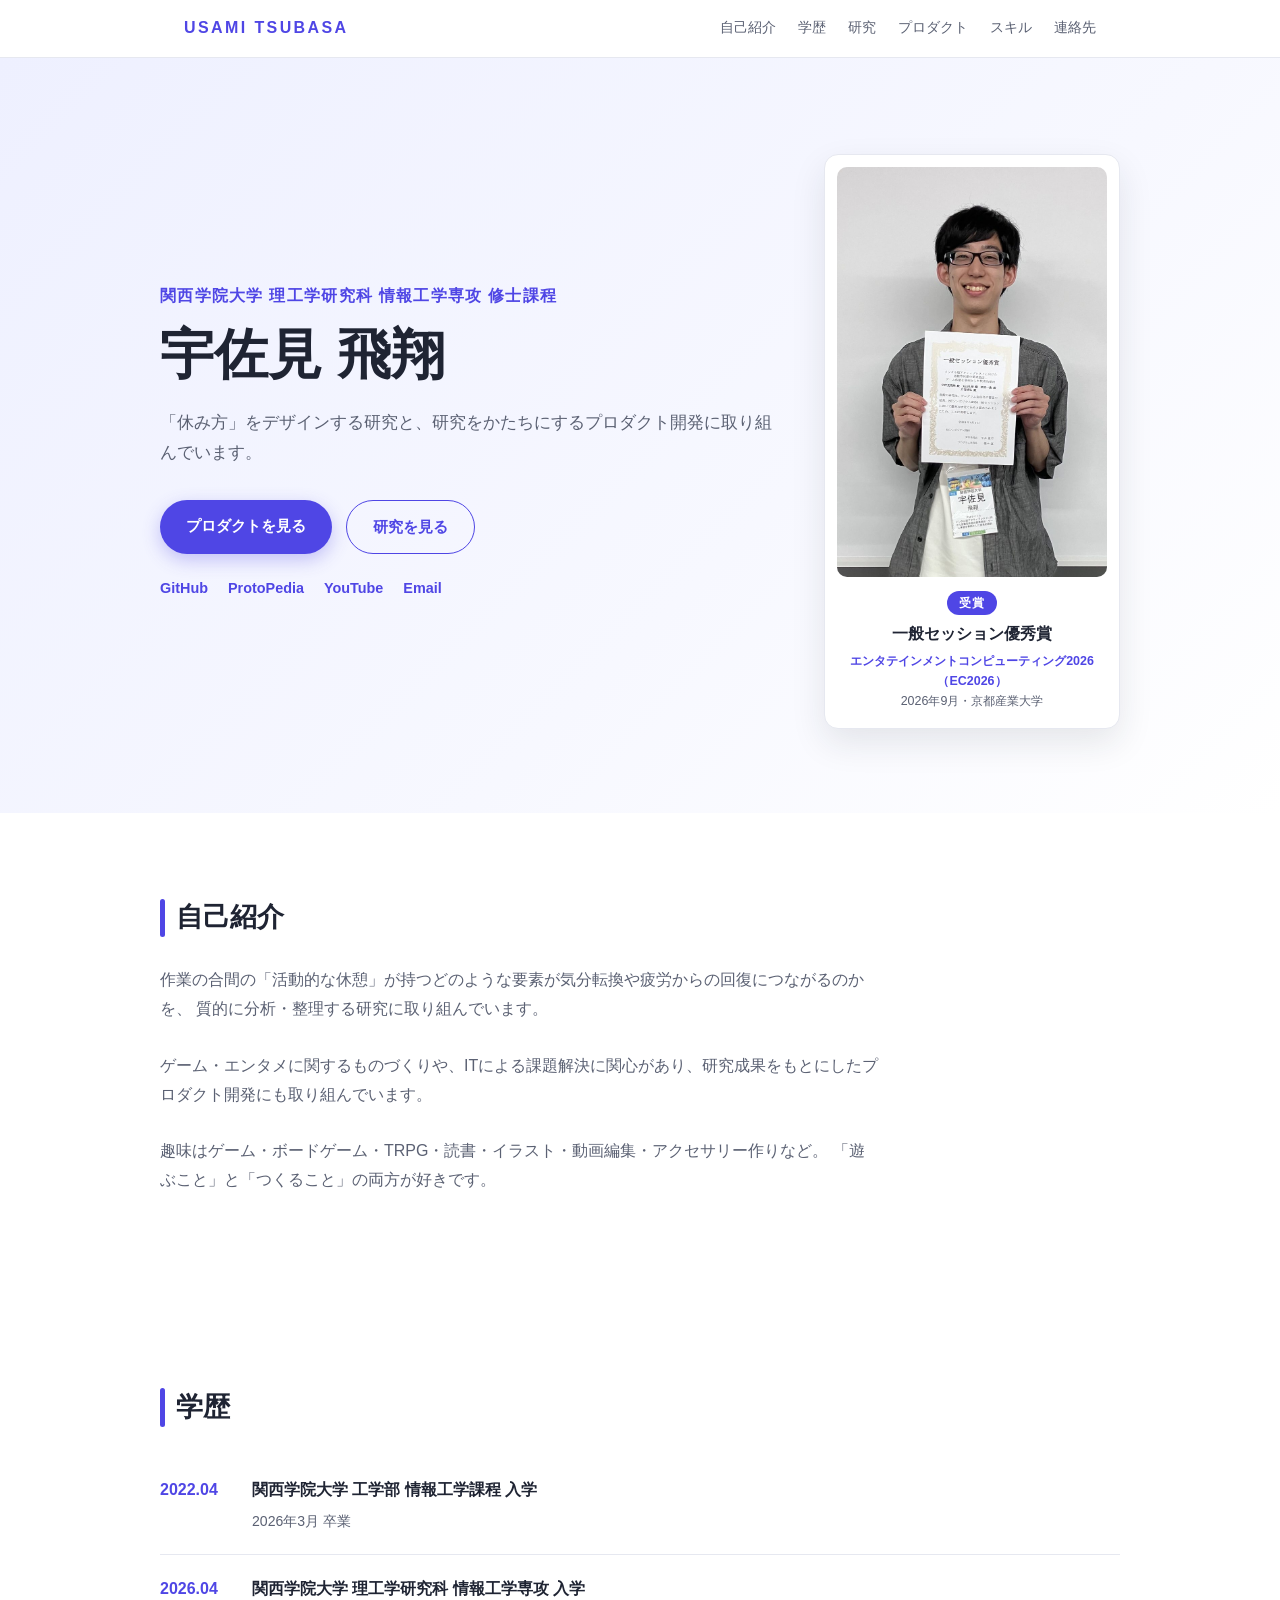
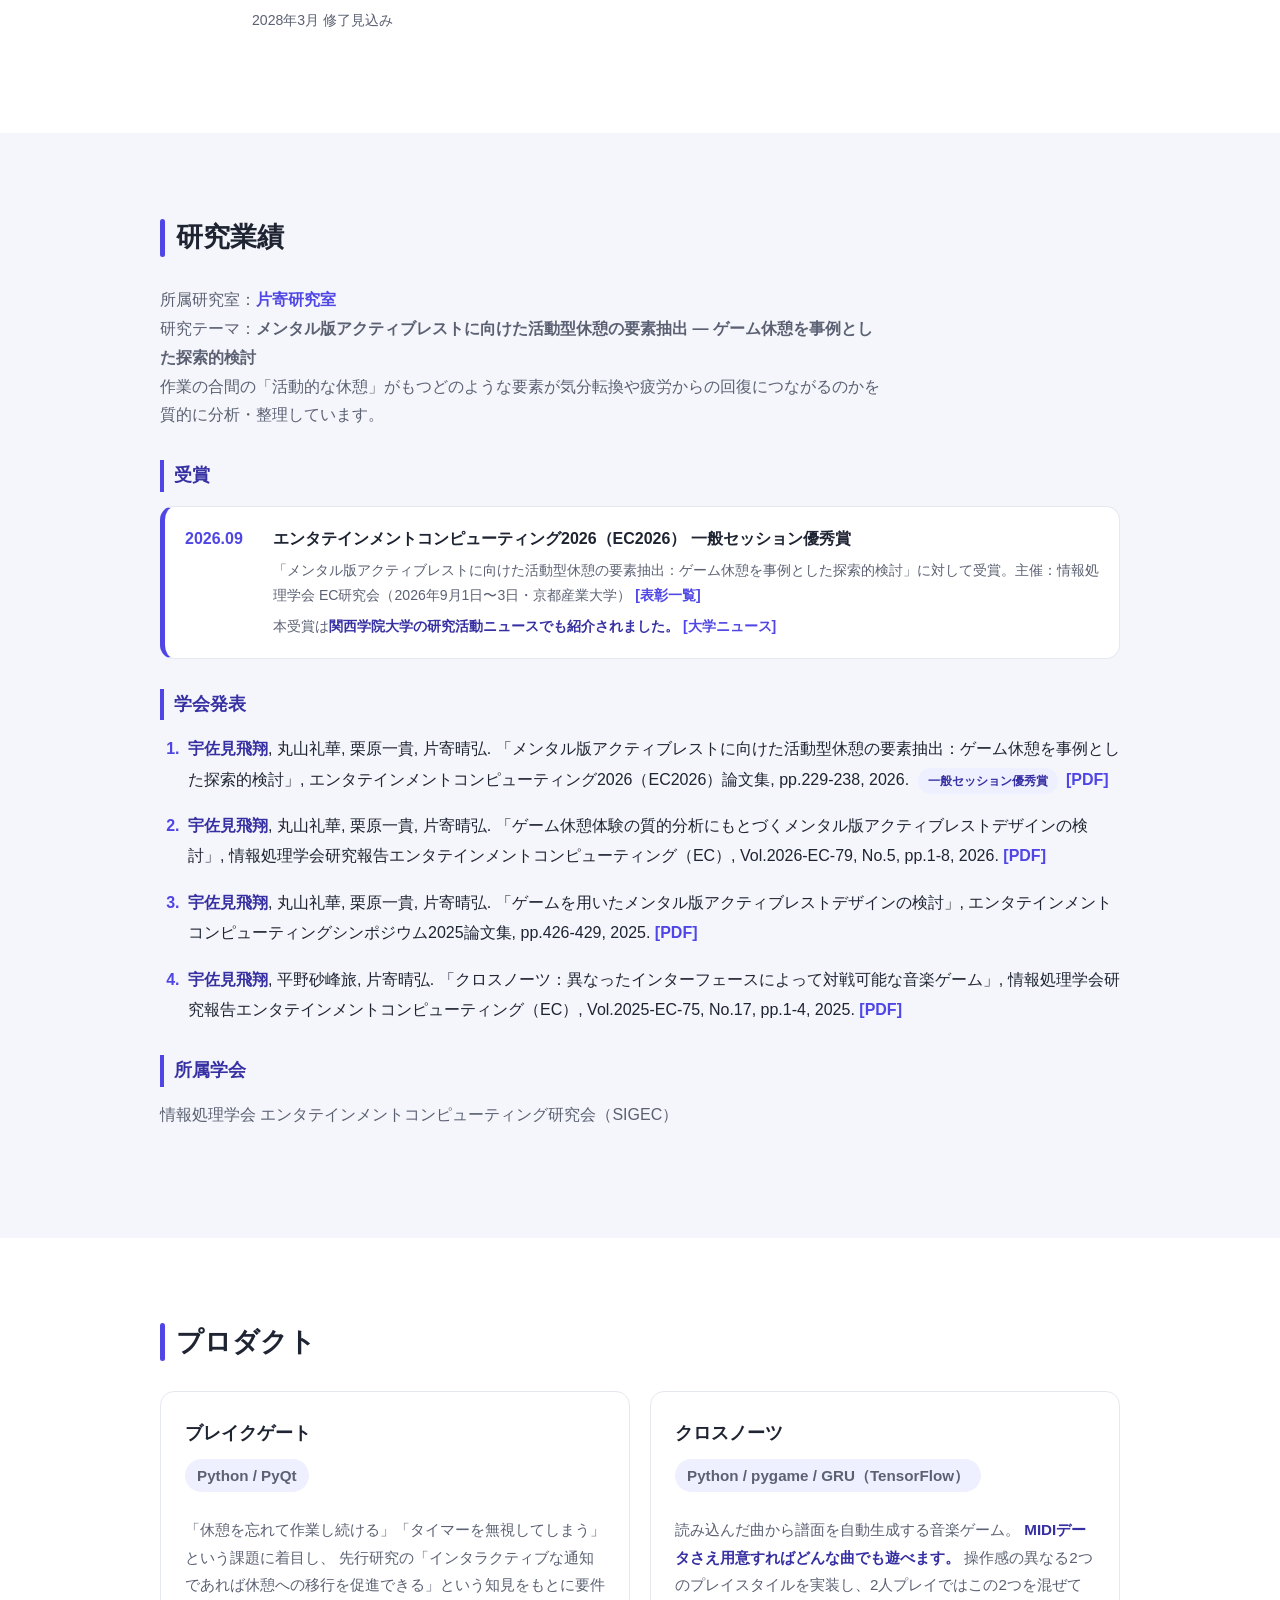
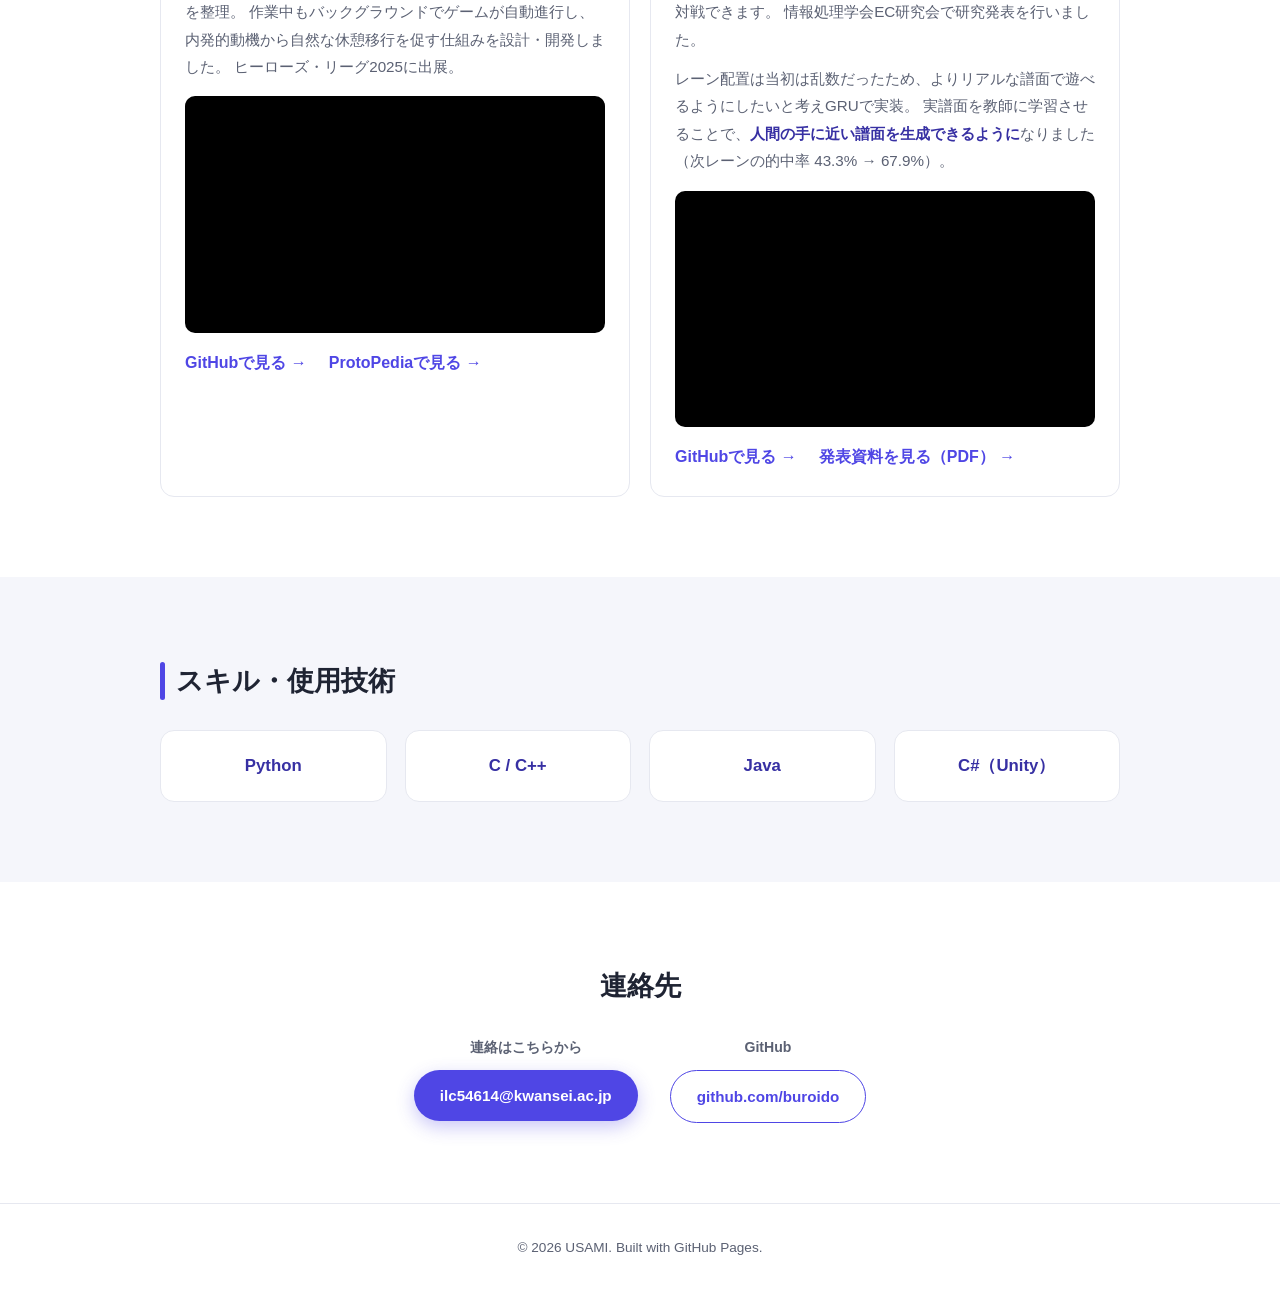
==== commit 5bb45e04: "クロスノーツ: デモ動画(YouTube)を埋め込み Co-Authored-By: Claude Opus 5 <noreply@anthropic.com>" ====
--- a/index.html
+++ b/index.html
@@ -305,6 +305,15 @@
                 実譜面を教師に学習させることで、<strong>人間の手に近い譜面を生成できるように</strong>なりました
                 （次レーンの的中率 43.3% → 67.9%）。
               </p>
+              <div class="video">
+                <iframe
+                  src="https://www.youtube.com/embed/FQuB-Drd8K8"
+                  title="クロスノーツ デモ動画"
+                  loading="lazy"
+                  allow="accelerometer; autoplay; clipboard-write; encrypted-media; gyroscope; picture-in-picture"
+                  allowfullscreen
+                ></iframe>
+              </div>
               <div class="card__links">
                 <a
                   class="card__link"
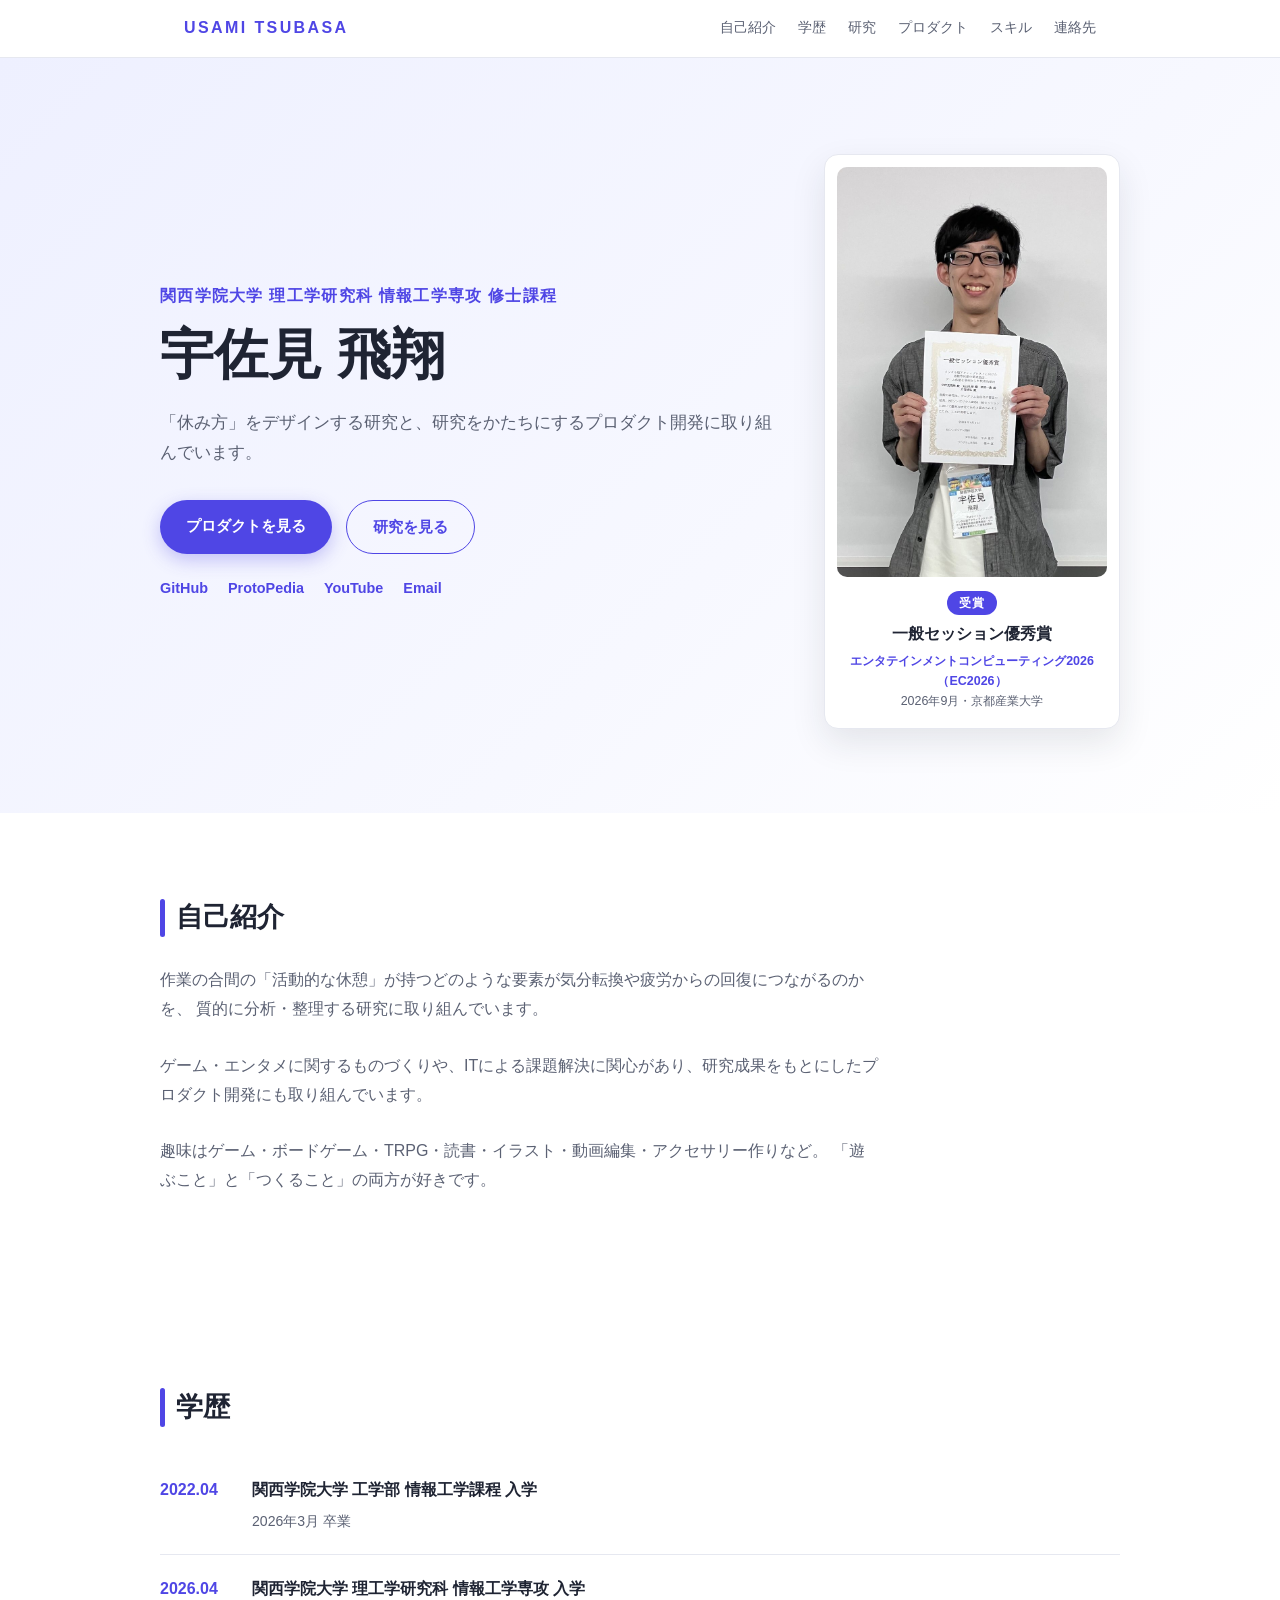
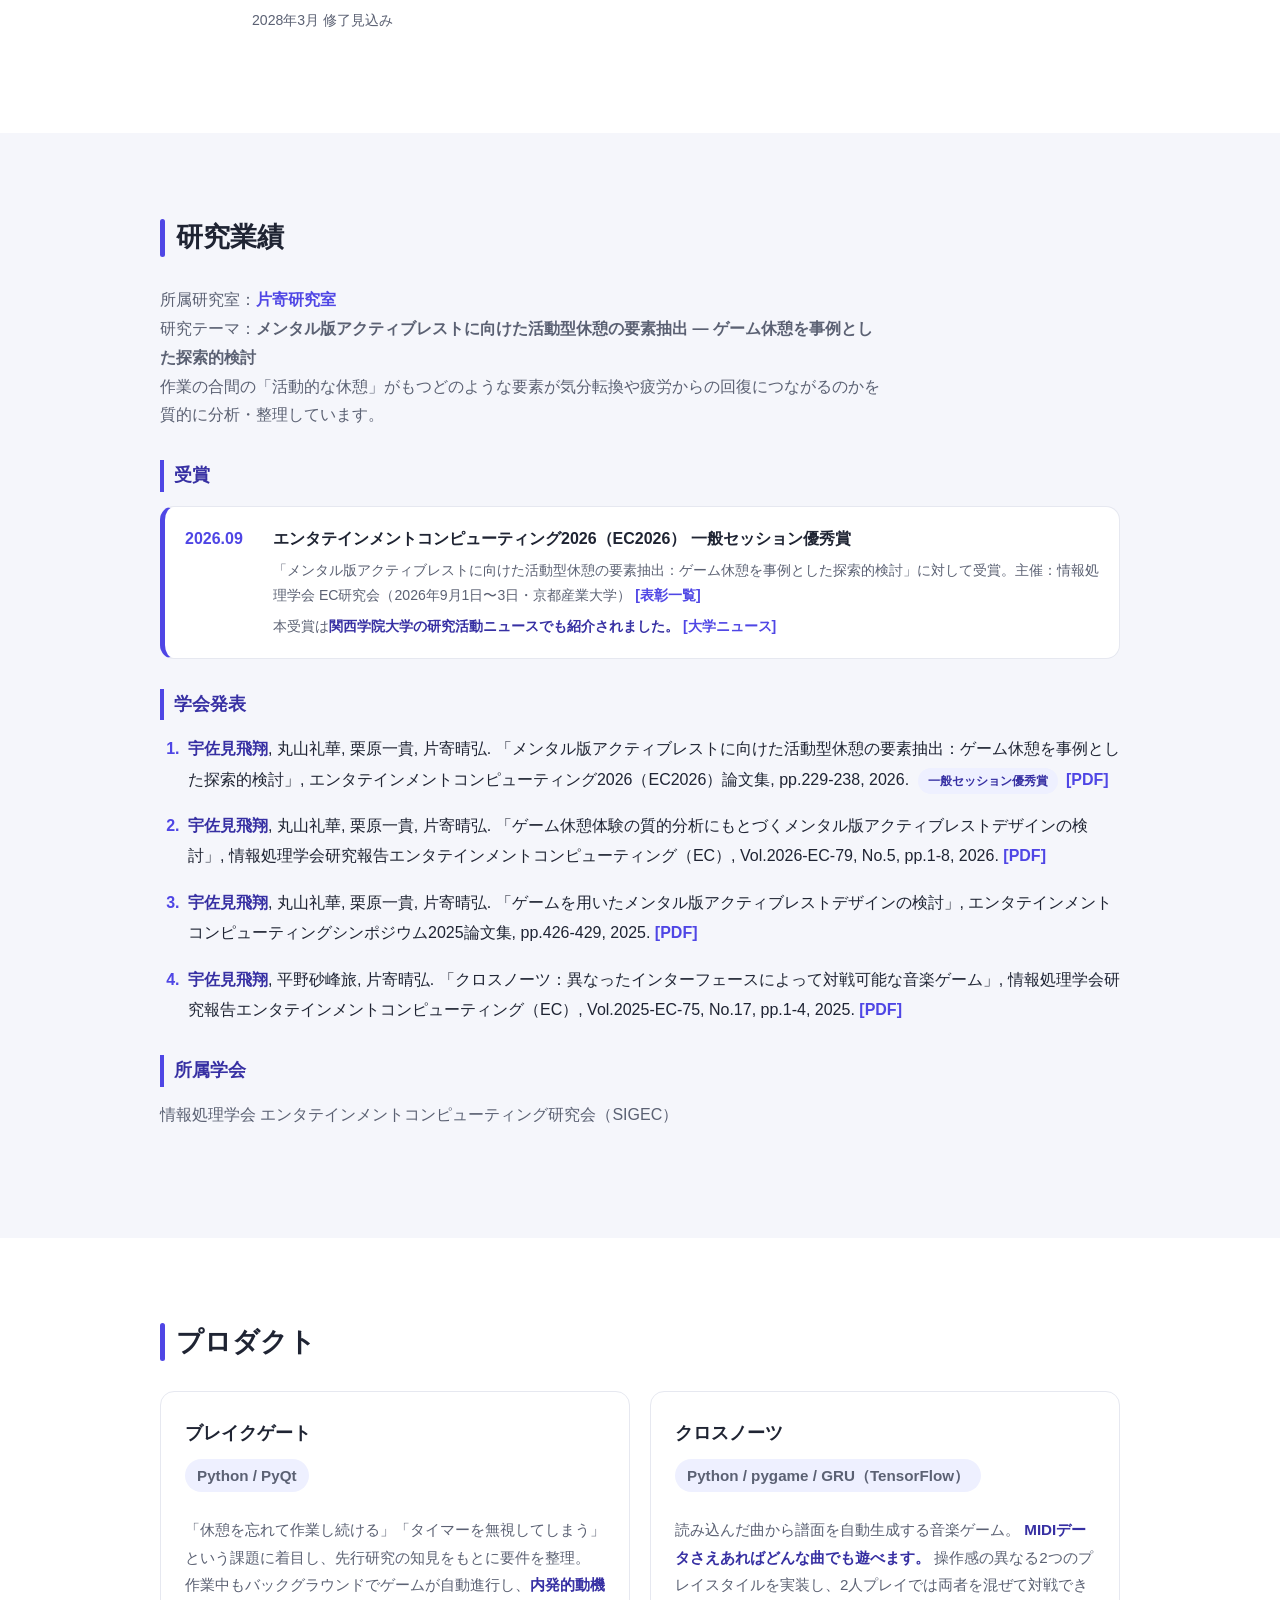
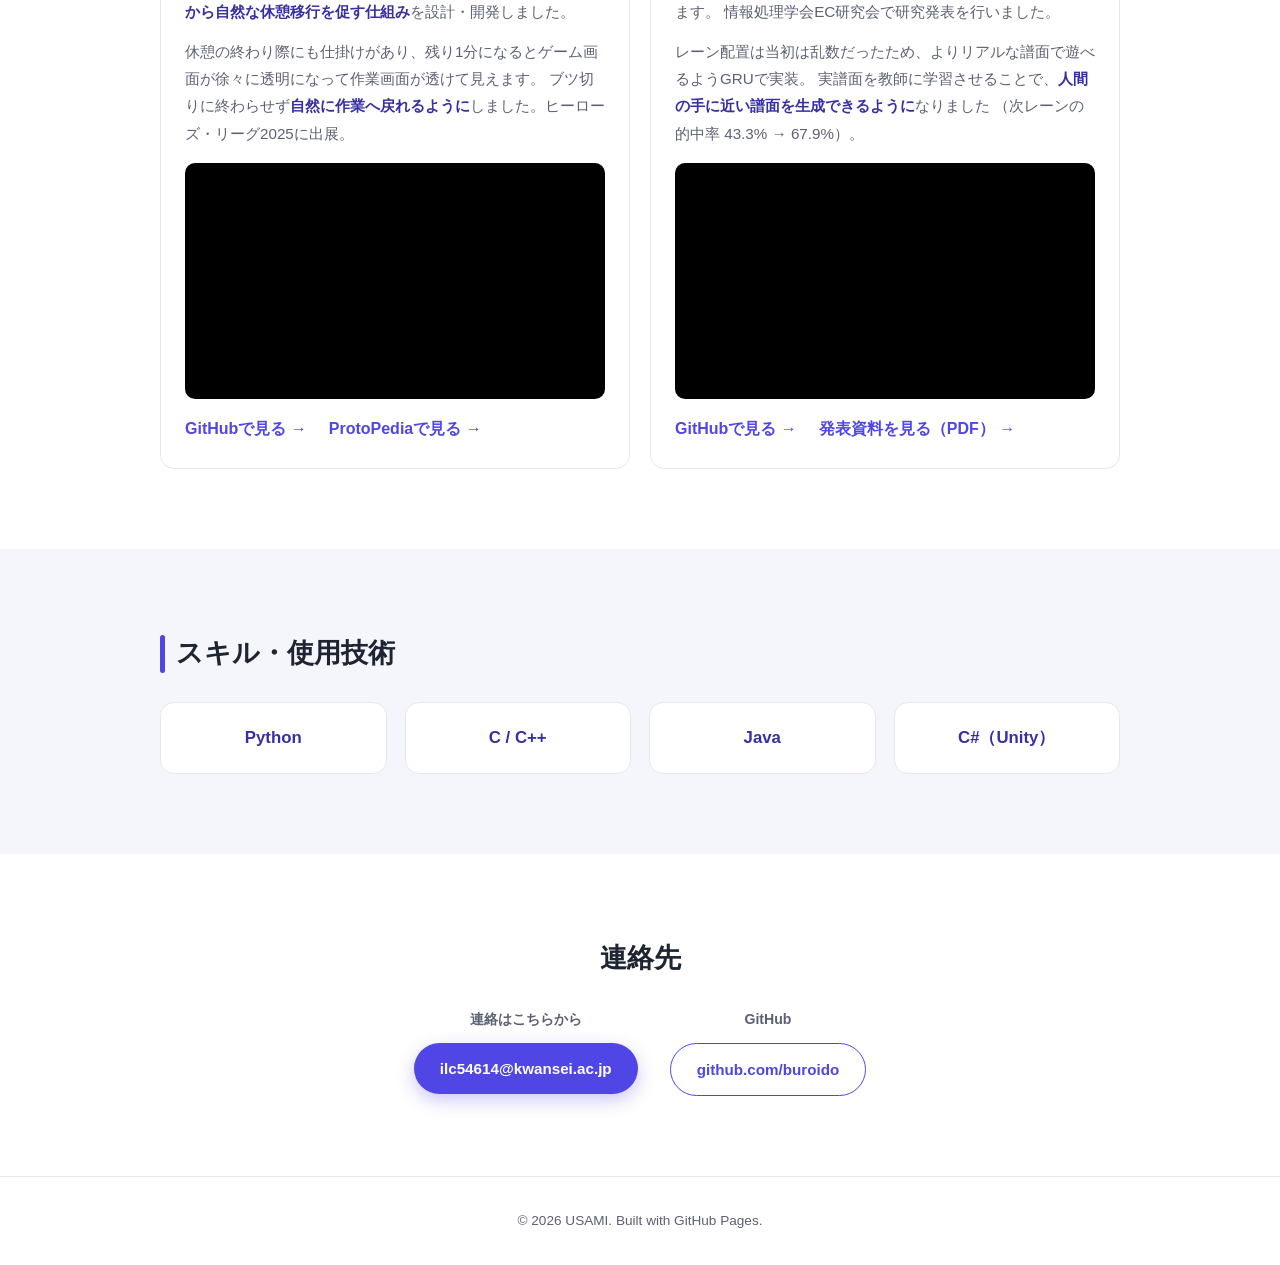
==== commit ccbbd81e: "プロダクト2枚の文章量を揃えて配置を統一 - ブレイクゲート: 1段落→2段落（休憩終わり際の透明化の仕掛けを追記） - クロスノーツ: 微調整して分量を合わせる - 両カードとも2段落・約205〜2" ====
--- a/index.html
+++ b/index.html
@@ -258,10 +258,12 @@
               <h3 class="card__title">ブレイクゲート</h3>
               <p class="card__tag">Python / PyQt</p>
               <p>
-                「休憩を忘れて作業し続ける」「タイマーを無視してしまう」という課題に着目し、
-                先行研究の「インタラクティブな通知であれば休憩への移行を促進できる」という知見をもとに要件を整理。
-                作業中もバックグラウンドでゲームが自動進行し、内発的動機から自然な休憩移行を促す仕組みを設計・開発しました。
-                ヒーローズ・リーグ2025に出展。
+                「休憩を忘れて作業し続ける」「タイマーを無視してしまう」という課題に着目し、先行研究の知見をもとに要件を整理。
+                作業中もバックグラウンドでゲームが自動進行し、<strong>内発的動機から自然な休憩移行を促す仕組み</strong>を設計・開発しました。
+              </p>
+              <p>
+                休憩の終わり際にも仕掛けがあり、残り1分になるとゲーム画面が徐々に透明になって作業画面が透けて見えます。
+                ブツ切りに終わらせず<strong>自然に作業へ戻れるように</strong>しました。ヒーローズ・リーグ2025に出展。
               </p>
               <div class="video">
                 <iframe
@@ -296,12 +298,12 @@
               <p class="card__tag">Python / pygame / GRU（TensorFlow）</p>
               <p>
                 読み込んだ曲から譜面を自動生成する音楽ゲーム。
-                <strong>MIDIデータさえ用意すればどんな曲でも遊べます。</strong>
-                操作感の異なる2つのプレイスタイルを実装し、2人プレイではこの2つを混ぜて対戦できます。
+                <strong>MIDIデータさえあればどんな曲でも遊べます。</strong>
+                操作感の異なる2つのプレイスタイルを実装し、2人プレイでは両者を混ぜて対戦できます。
                 情報処理学会EC研究会で研究発表を行いました。
               </p>
               <p>
-                レーン配置は当初は乱数だったため、よりリアルな譜面で遊べるようにしたいと考えGRUで実装。
+                レーン配置は当初は乱数だったため、よりリアルな譜面で遊べるようGRUで実装。
                 実譜面を教師に学習させることで、<strong>人間の手に近い譜面を生成できるように</strong>なりました
                 （次レーンの的中率 43.3% → 67.9%）。
               </p>
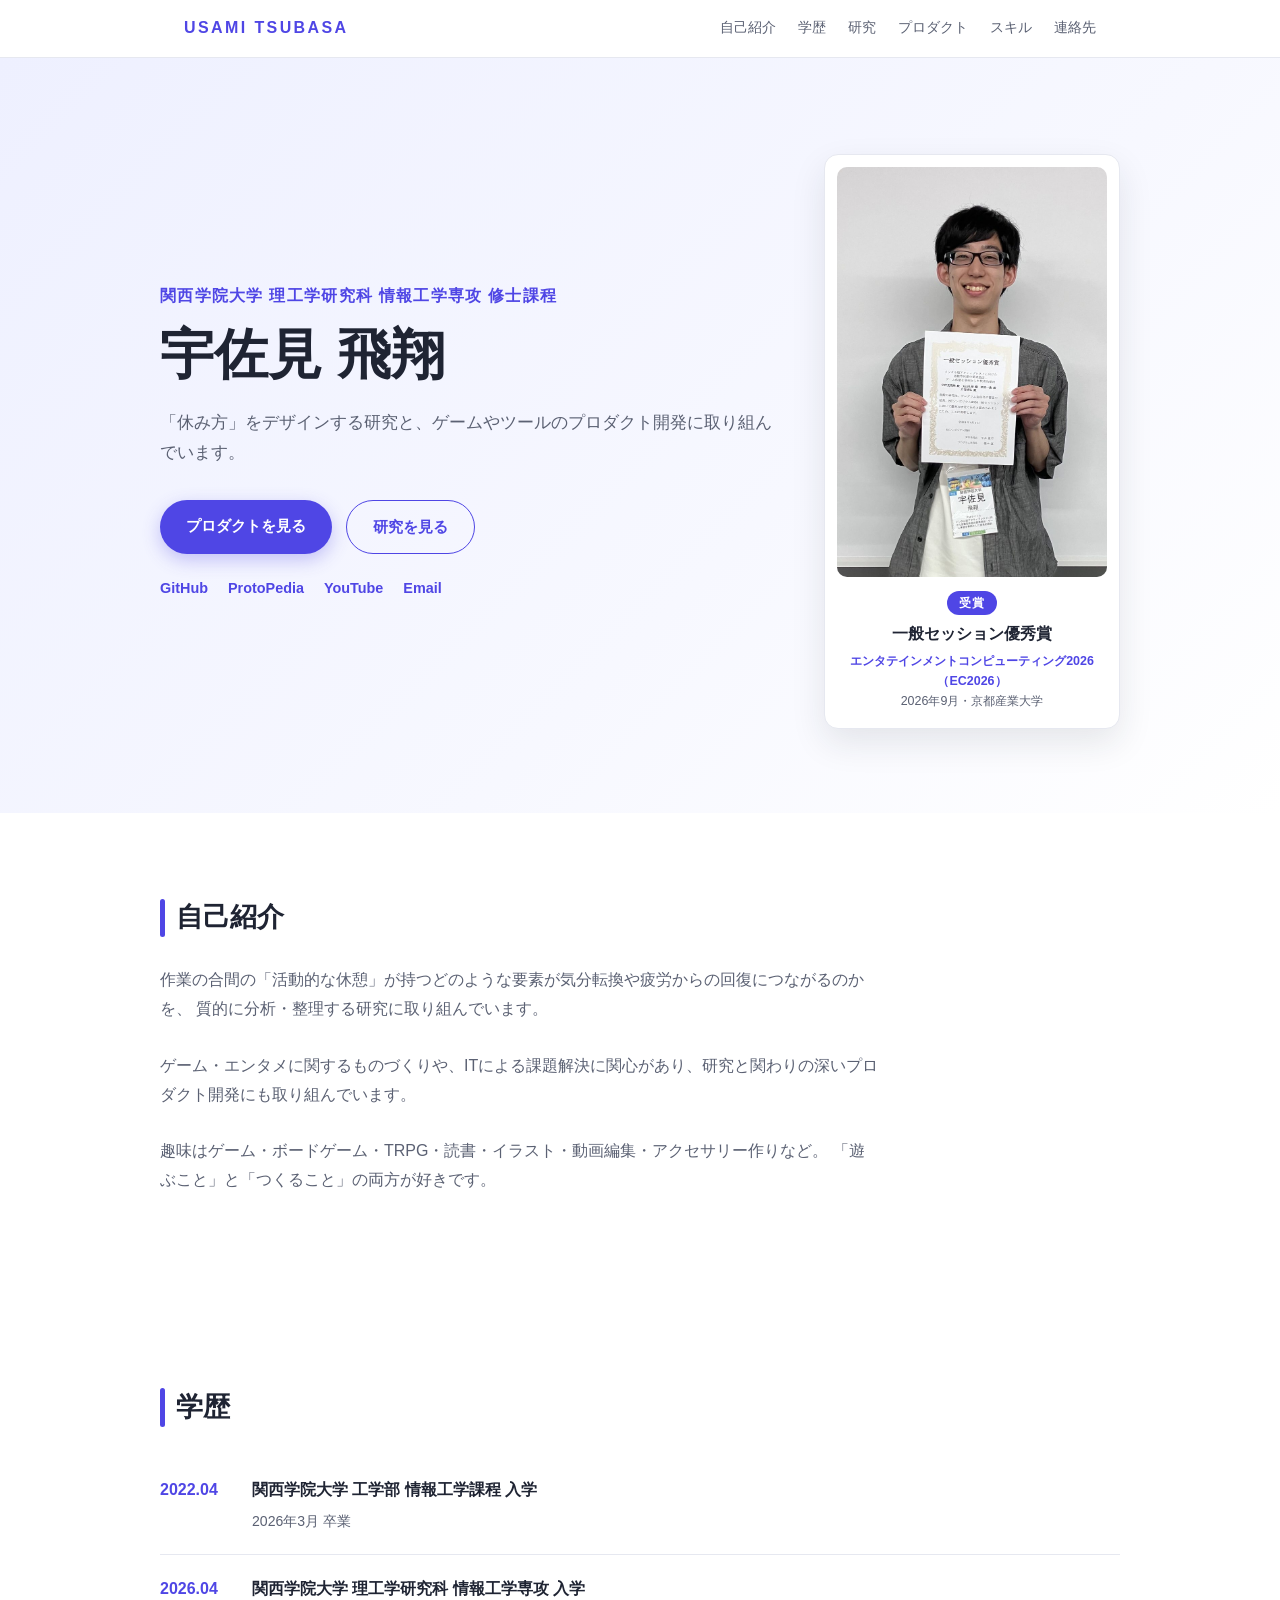
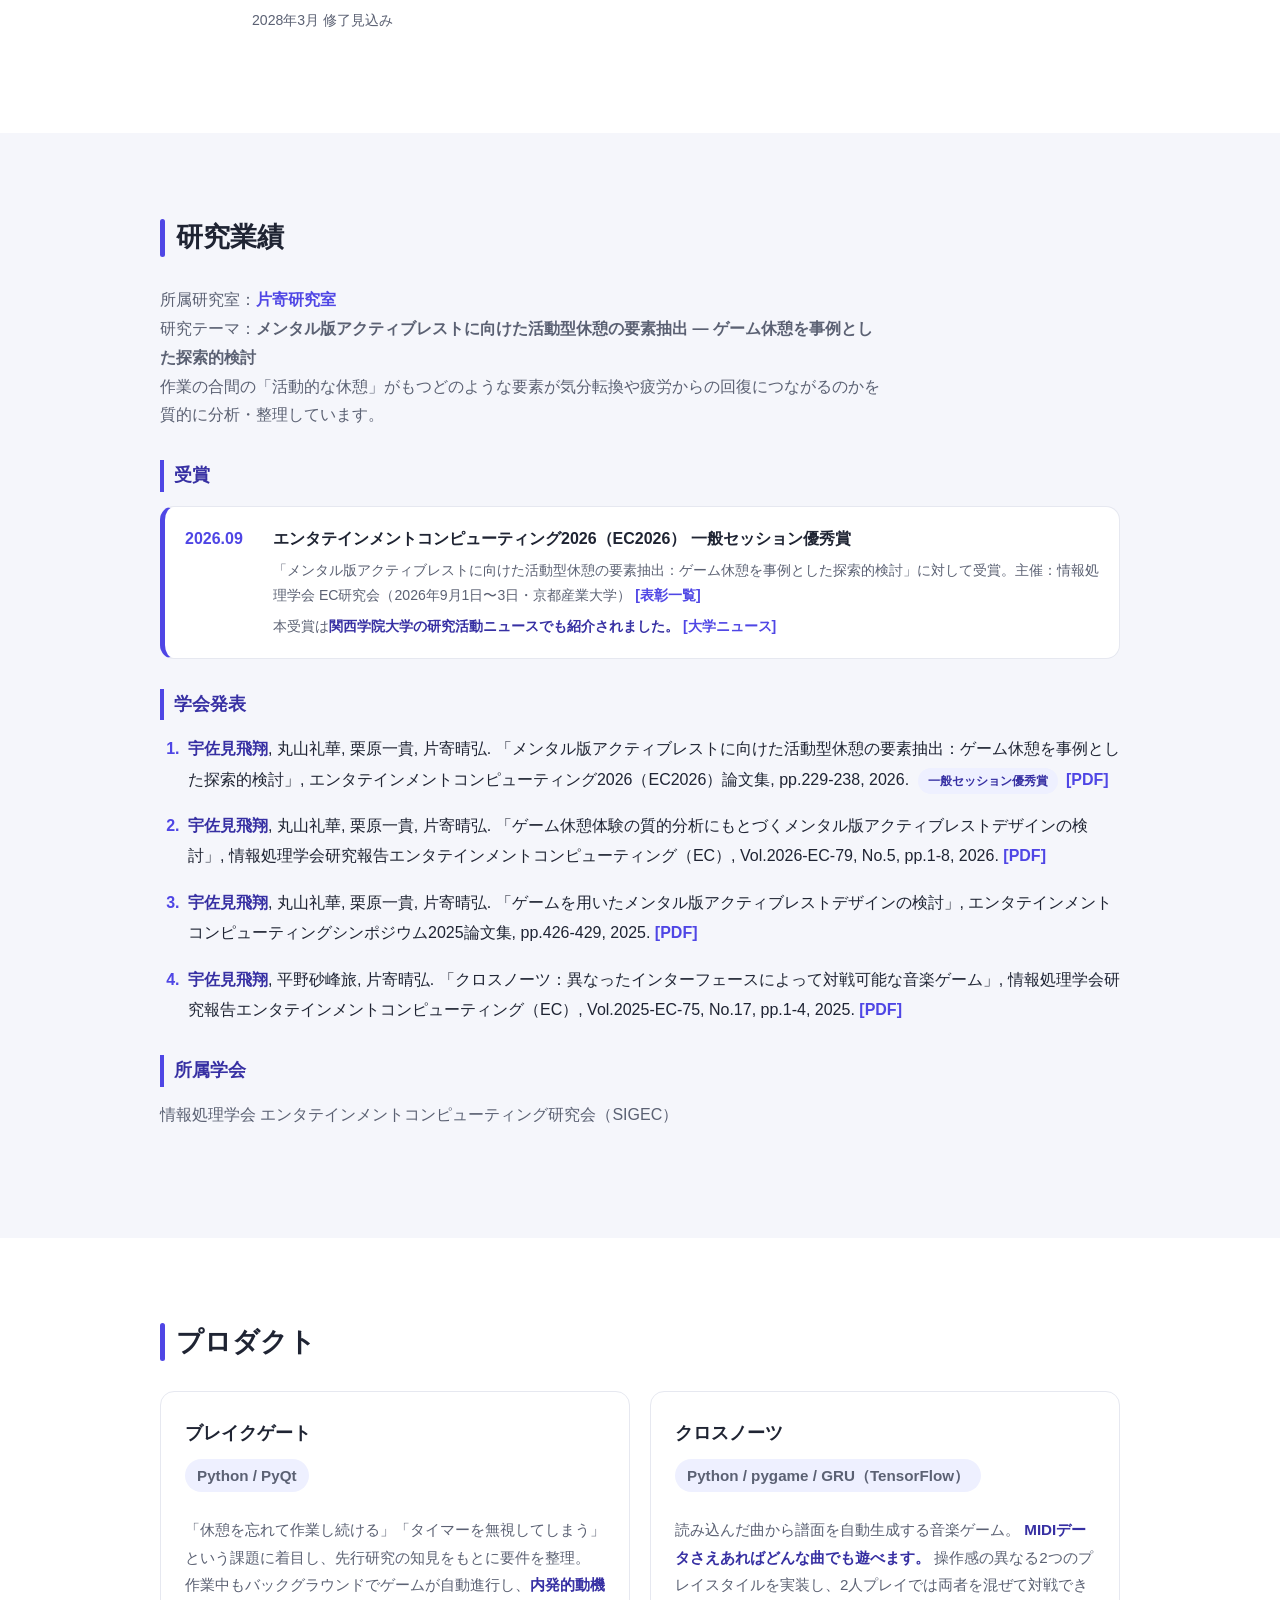
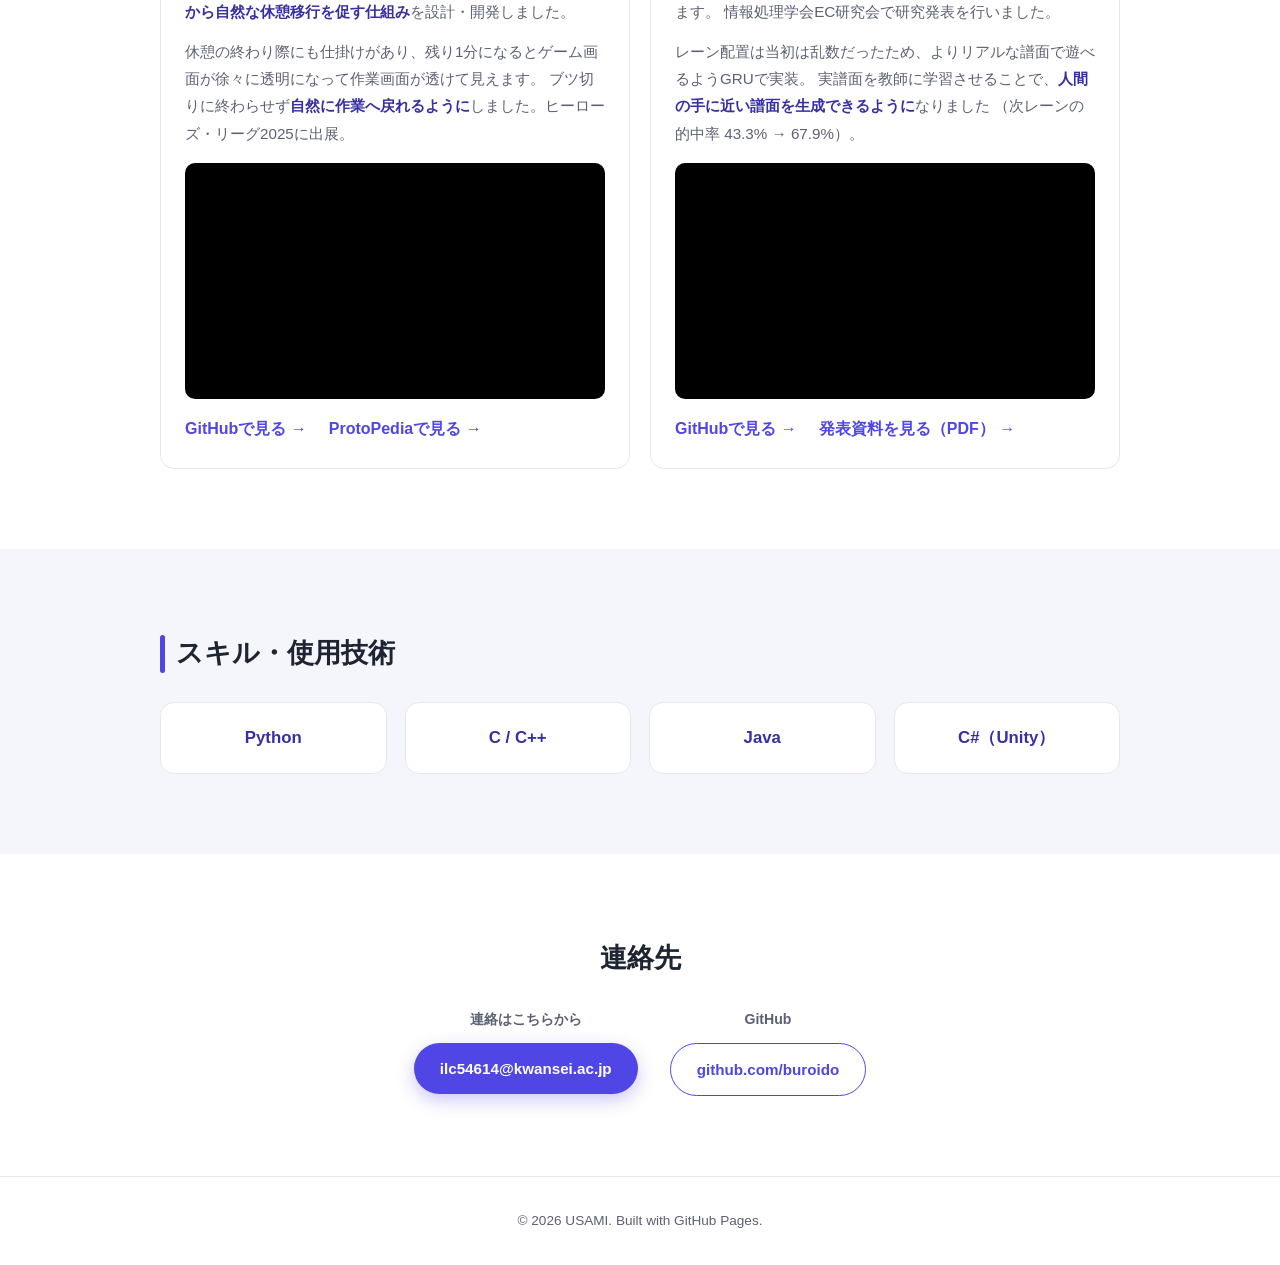
==== commit e66038d8: "自己紹介の表現を修正（研究成果をもとにした→研究と関わりの深い） Co-Authored-By: Claude Opus 5.5 <noreply@anthropic.com>" ====
--- a/index.html
+++ b/index.html
@@ -35,7 +35,7 @@
           </p>
           <h1 class="hero__title">宇佐見 飛翔</h1>
           <p class="hero__lead">
-            「休み方」をデザインする研究と、研究をかたちにするプロダクト開発に取り組んでいます。<br />
+            「休み方」をデザインする研究と、ゲームやツールのプロダクト開発に取り組んでいます。<br />
           </p>
           <div class="hero__cta">
             <a class="btn btn--primary" href="#products">プロダクトを見る</a>
@@ -94,7 +94,7 @@
             質的に分析・整理する研究に取り組んでいます。
           </p>
           <p class="section__text">
-            ゲーム・エンタメに関するものづくりや、ITによる課題解決に関心があり、研究成果をもとにしたプロダクト開発にも取り組んでいます。
+            ゲーム・エンタメに関するものづくりや、ITによる課題解決に関心があり、研究と関わりの深いプロダクト開発にも取り組んでいます。
           </p>
           <p class="section__text">
             趣味はゲーム・ボードゲーム・TRPG・読書・イラスト・動画編集・アクセサリー作りなど。
@@ -309,7 +309,7 @@
               </p>
               <div class="video">
                 <iframe
-                  src="https://www.youtube.com/embed/FQuB-Drd8K8"
+                  src="https://www.youtube.com/embed/Ce_YUEbF37Q"
                   title="クロスノーツ デモ動画"
                   loading="lazy"
                   allow="accelerometer; autoplay; clipboard-write; encrypted-media; gyroscope; picture-in-picture"
